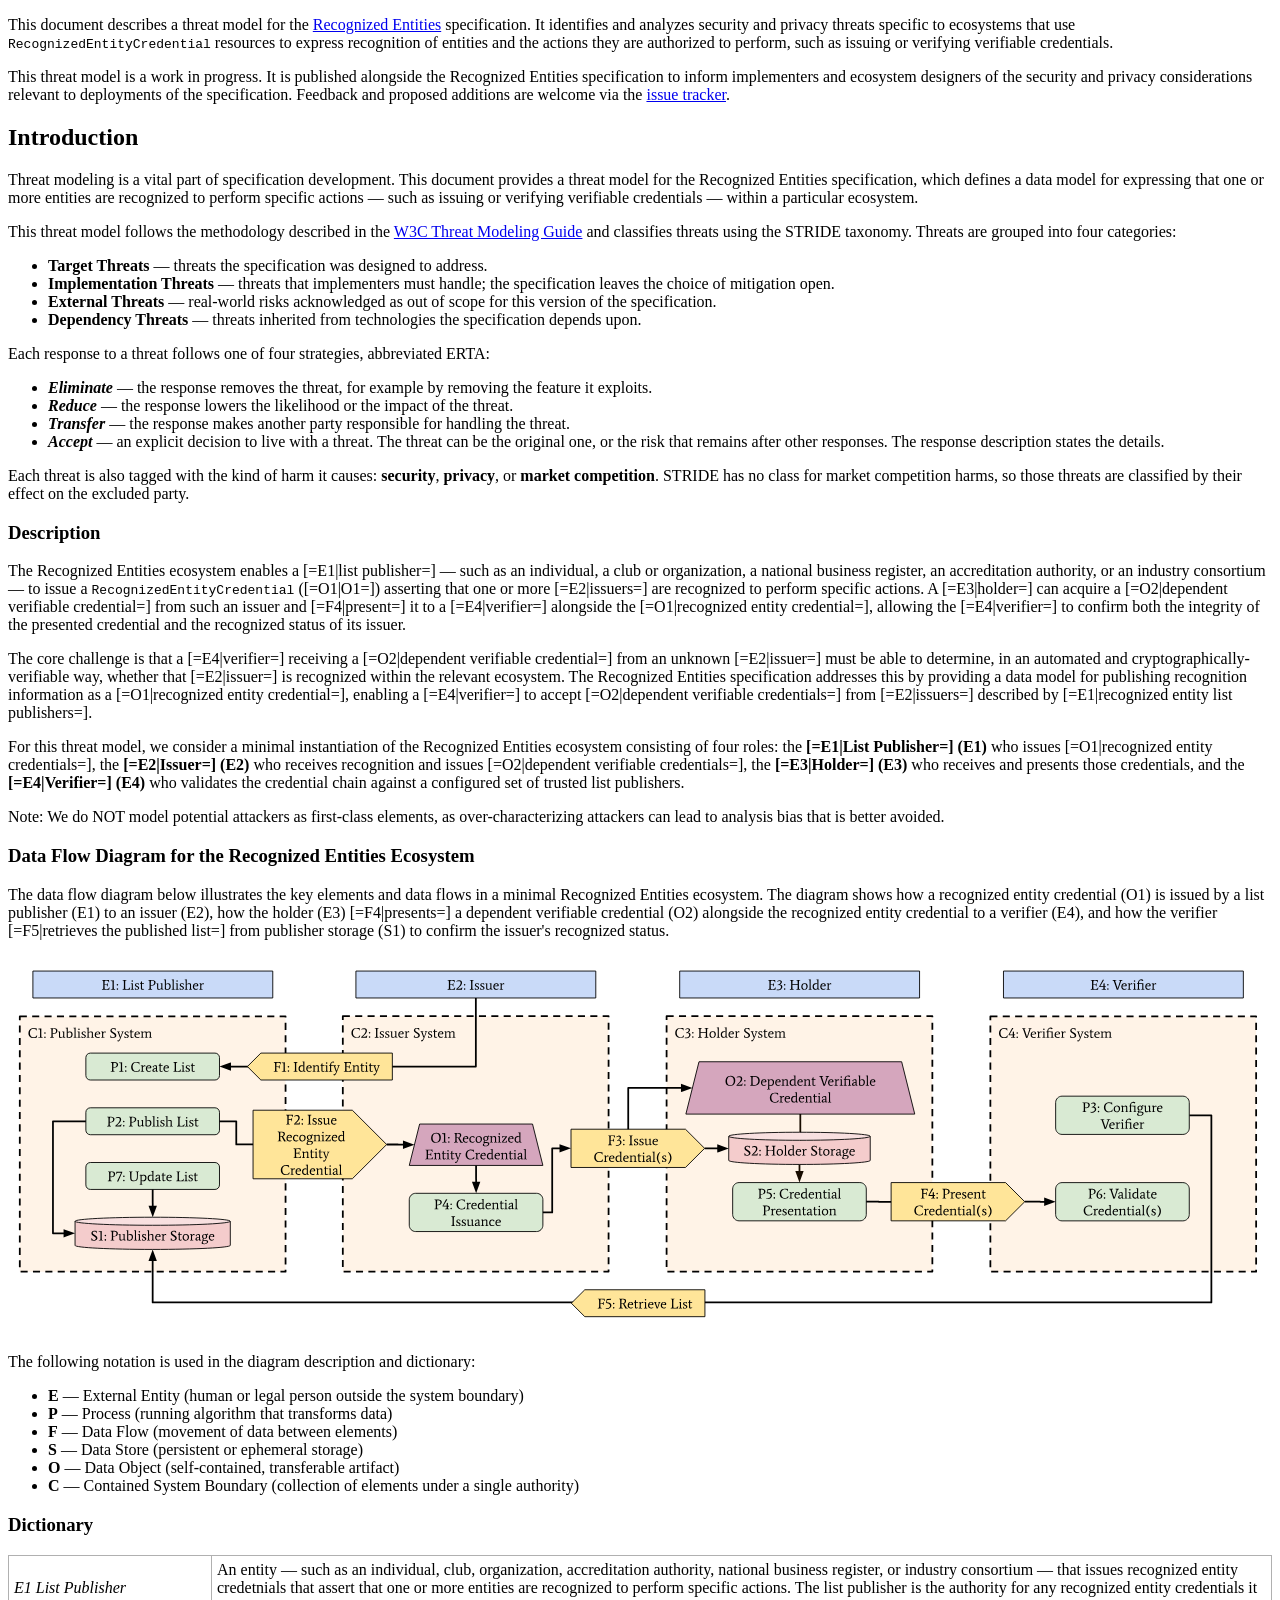
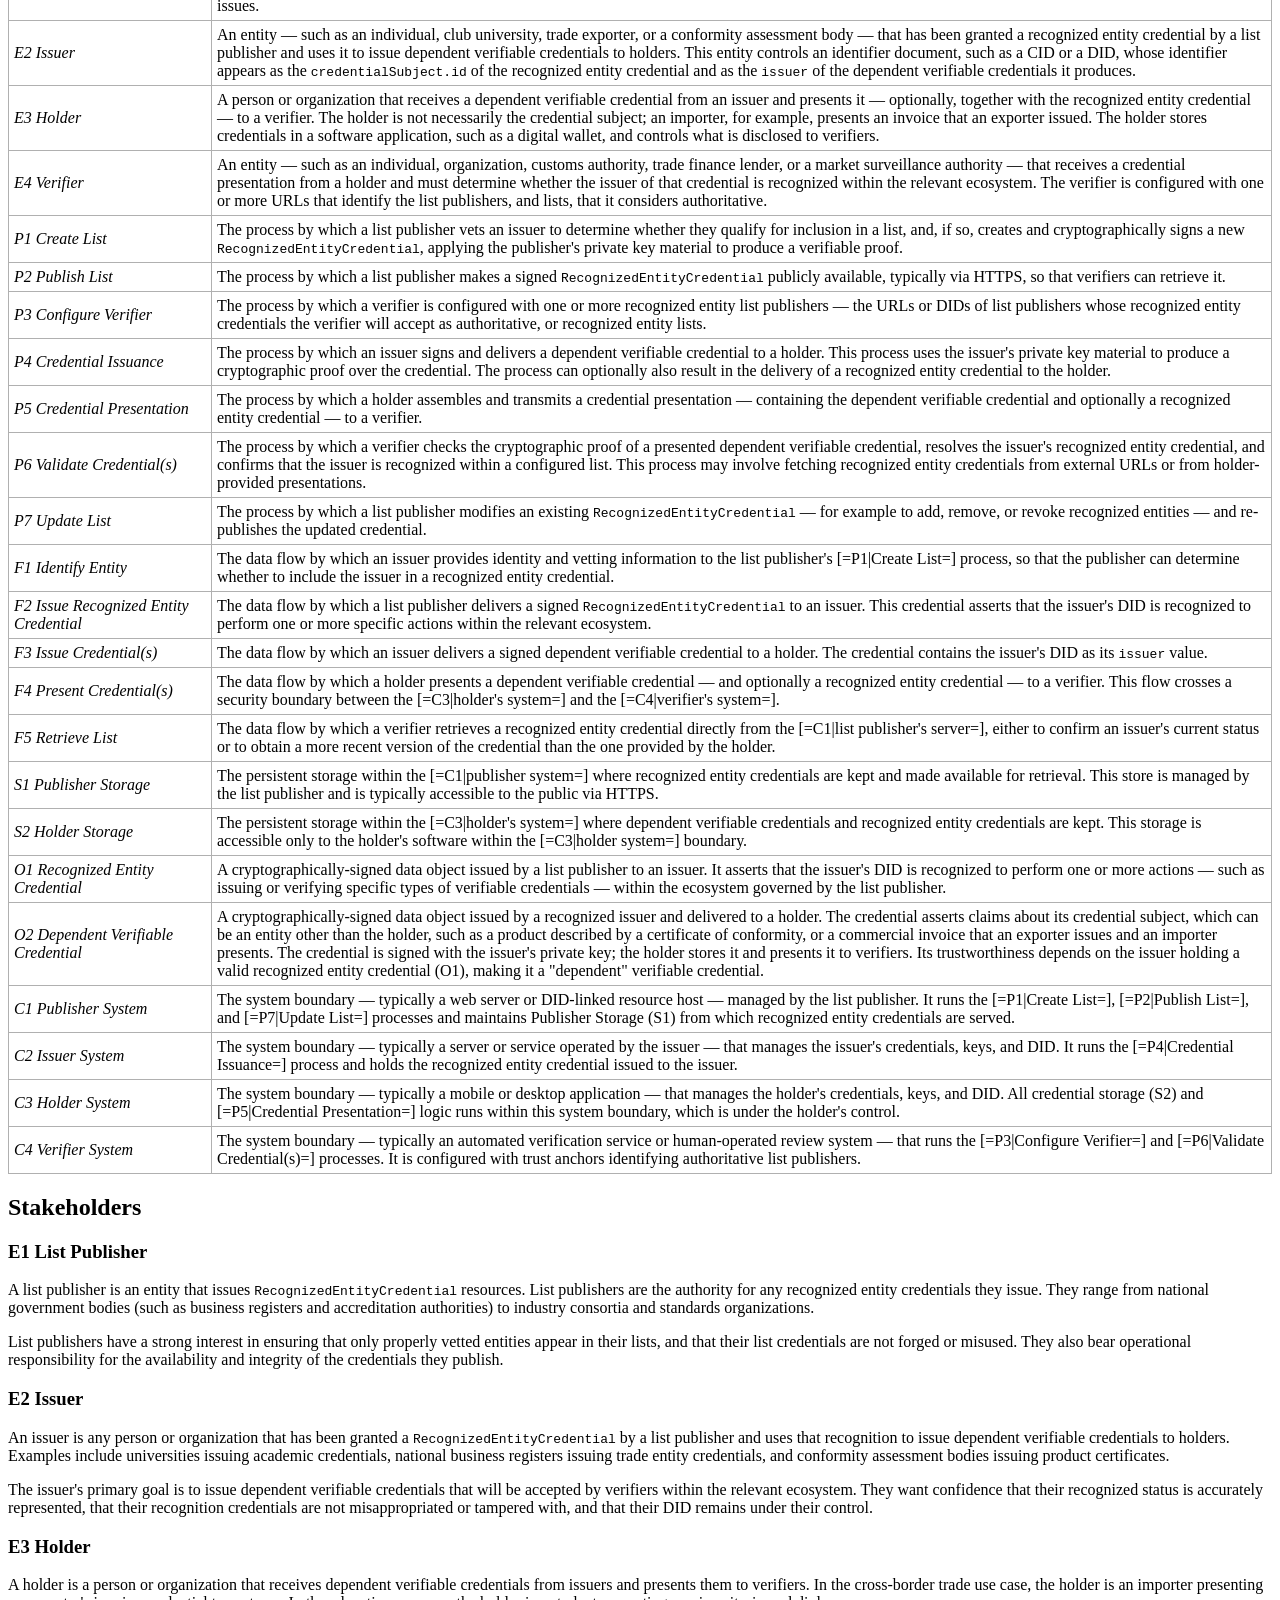
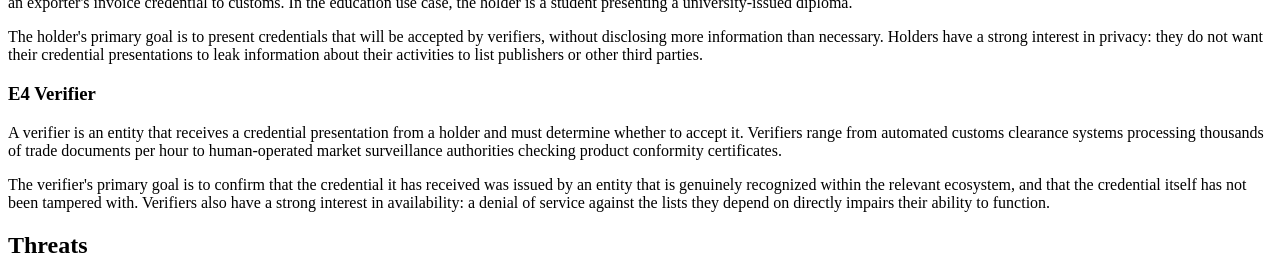
==== threat-model/index.html @ 5101d201 "Let Accept cover residual threats." ====
<!doctype html>
<html lang="en">

<head>
  <meta charset="utf-8">
  <title>Recognized Entities Threat Model v1.0</title>
  <script src="https://www.w3.org/Tools/respec/respec-w3c"
    class="remove"></script>
  <script src="threats/js-yaml.min.js" class="remove"></script>
  <script src="threats/threat-model.js" class="remove"></script>

  <script class='remove'>
    // See https://github.com/w3c/respec/wiki/ for how to configure ReSpec
    var respecConfig = {
      shortName: "vc-recognized-entities-threat-model-1.0",
      specStatus: "DNOTE",
      group: "vc",
      edDraftURI: "https://w3c.github.io/vc-recognized-entities/threat-model/",
      github: {
        repoURL: "https://github.com/w3c/vc-recognized-entities/",
        branch: "main"
      },
      editors: [{
        name: "Manu Sporny",
        company: "Digital Bazaar",
        w3cid: 41758
      }],
      noRecTrack: "true",
      maxTocLevel: 4,
      threatModelOutline: "threats/outline.yaml",
      preProcess: [window.ThreatModel.render],
      xref: ["INFRA", "VC-DATA-MODEL", "VC-RECOGNIZED-ENTITIES"]
    };
  </script>
  <link rel="stylesheet" href="threats/threat-model.css" />
</head>

<body>
  <section id="abstract">
    <p>
This document describes a threat model for the
<a href="https://w3c.github.io/vc-recognized-entities/">Recognized
Entities</a> specification. It identifies and analyzes security and
privacy threats specific to ecosystems that use
<code>RecognizedEntityCredential</code> resources to express recognition of
entities and the actions they are authorized to perform, such as issuing or
verifying verifiable credentials.
    </p>
  </section>
  <section id="sotd">
    <p>
This threat model is a work in progress. It is published alongside the
Recognized Entities specification to inform implementers and ecosystem
designers of the security and privacy considerations relevant to deployments
of the specification. Feedback and proposed additions are welcome via the
<a href="https://github.com/w3c/vc-recognized-entities/issues">issue
tracker</a>.
    </p>
  </section>
  <section id="Introduction">
    <h2>Introduction</h2>
    <p>
Threat modeling is a vital part of specification development. This
document provides a threat model for the Recognized Entities specification,
which defines a data model for expressing that one or more entities are
recognized to perform specific actions — such as issuing or verifying verifiable
credentials — within a particular ecosystem.
    </p>
    <p>
This threat model follows the methodology described in the
<a href="https://www.w3.org/TR/threat-modeling-guide/">W3C Threat
Modeling Guide</a> and classifies threats using the STRIDE taxonomy.
Threats are grouped into four categories:
    </p>
    <ul>
      <li>
<strong>Target Threats</strong> — threats the specification was designed
to address.
      </li>
      <li>
<strong>Implementation Threats</strong> — threats that implementers must
handle; the specification leaves the choice of mitigation open.
      </li>
      <li>
<strong>External Threats</strong> — real-world risks acknowledged as out
of scope for this version of the specification.
      </li>
      <li>
<strong>Dependency Threats</strong> — threats inherited from technologies
the specification depends upon.
      </li>
    </ul>
    <p>
Each response to a threat follows one of four strategies, abbreviated ERTA:
    </p>
    <ul>
      <li>
<strong><dfn class="lint-ignore">Eliminate</dfn></strong> — the response
removes the threat, for example by removing the feature it exploits.
      </li>
      <li>
<strong><dfn>Reduce</dfn></strong> — the response lowers the likelihood or
the impact of the threat.
      </li>
      <li>
<strong><dfn class="lint-ignore">Transfer</dfn></strong> — the response
makes another party responsible for handling the threat.
      </li>
      <li>
<strong><dfn>Accept</dfn></strong> — an explicit decision to live with a
threat. The threat can be the original one, or the risk that remains after
other responses. The response description states the details.
      </li>
    </ul>
    <p>
Each threat is also tagged with the kind of harm it causes:
<strong>security</strong>, <strong>privacy</strong>, or <strong>market
competition</strong>. STRIDE has no class for market competition harms, so
those threats are classified by their effect on the excluded party.
    </p>

    <section id="threat-model-description">
      <h3>Description</h3>
      <p>
The Recognized Entities ecosystem enables a [=E1|list publisher=] — such as an
individual, a club or organization, a national business register, an
accreditation authority, or an industry consortium — to issue a
<code>RecognizedEntityCredential</code> ([=O1|O1=]) asserting that one or more
[=E2|issuers=] are recognized to perform specific actions. A [=E3|holder=] can
acquire a [=O2|dependent verifiable credential=] from such an issuer and
[=F4|present=] it to a [=E4|verifier=] alongside the
[=O1|recognized entity credential=], allowing the [=E4|verifier=] to confirm
both the integrity of the presented credential and the recognized status of its
issuer.
      </p>
      <p>
The core challenge is that a [=E4|verifier=] receiving a
[=O2|dependent verifiable credential=] from an unknown [=E2|issuer=] must be
able to determine, in an automated and cryptographically-verifiable way, whether
that [=E2|issuer=] is recognized within the relevant ecosystem. The Recognized
Entities specification addresses this by providing a data model for publishing
recognition information as a [=O1|recognized entity credential=], enabling a
[=E4|verifier=] to accept [=O2|dependent verifiable credentials=] from
[=E2|issuers=] described by [=E1|recognized entity list publishers=].
      </p>
      <p>
For this threat model, we consider a minimal instantiation of the Recognized
Entities ecosystem consisting of four roles: the <strong>[=E1|List Publisher=]
(E1)</strong> who issues [=O1|recognized entity credentials=], the
<strong>[=E2|Issuer=] (E2)</strong> who receives recognition and issues
[=O2|dependent verifiable credentials=], the <strong>[=E3|Holder=]
(E3)</strong> who receives and presents those credentials, and the
<strong>[=E4|Verifier=] (E4)</strong> who validates the credential chain against
a configured set of trusted list publishers.
      </p>
      <p class="note" role="note">
<span class="marker">Note:</span> We do NOT model potential attackers as
first-class elements, as over-characterizing attackers can lead to analysis
bias that is better avoided.
      </p>
    </section>

    <section id="threat-model-data-flow-diagram">
      <h3>Data Flow Diagram for the Recognized Entities Ecosystem</h3>
      <p>
The data flow diagram below illustrates the key elements and data flows in
a minimal Recognized Entities ecosystem. The diagram shows how a recognized
entity credential (O1) is issued by a list publisher (E1) to an issuer (E2),
how the holder (E3) [=F4|presents=] a dependent verifiable credential (O2)
alongside the recognized entity credential to a verifier (E4), and how the
verifier [=F5|retrieves the published list=] from publisher storage (S1) to
confirm the issuer's recognized status.
      </p>

      <img src="diagrams/dfd.svg"
        alt="Data flow diagram showing four external entities, each above a
dashed system boundary: the List Publisher (E1) above the Publisher System
(C1), the Issuer (E2) above the Issuer System (C2), the Holder (E3) above the
Holder System (C3), and the Verifier (E4) above the Verifier System (C4). The
Publisher System contains the Create List (P1), Publish List (P2), and Update
List (P7) processes and Publisher Storage (S1), with P2 and P7 both writing to
S1. The Issuer System contains the Recognized Entity Credential (O1) data
object and the Credential Issuance (P4) process. The Holder System contains
the Dependent Verifiable Credential (O2) data object, Holder Storage (S2), and
the Credential Presentation (P5) process. The Verifier System contains the
Configure Verifier (P3) and Validate Credential(s) (P6) processes. The Issuer
identifies itself to the Publisher System via flow F1 into Create List; the
Publisher System issues a recognized entity credential to the Issuer System
via flow F2, producing O1, which feeds Credential Issuance; the Issuer System
issues credentials via flow F3, producing the Dependent Verifiable Credential
and placing it in Holder Storage; the Holder System presents credentials via
flow F4 from Credential Presentation to Validate Credential(s); and the
Verifier System retrieves the published list from Publisher Storage via flow
F5, which runs back along the bottom of the diagram from C4 to S1.">

      <p>
The following notation is used in the diagram description and dictionary:
      </p>
      <ul>
        <li>
<strong>E</strong> — External Entity (human or legal person outside the
system boundary)
        </li>
        <li>
<strong>P</strong> — Process (running algorithm that transforms data)
        </li>
        <li>
<strong>F</strong> — Data Flow (movement of data between elements)
        </li>
        <li>
<strong>S</strong> — Data Store (persistent or ephemeral storage)
        </li>
        <li>
<strong>O</strong> — Data Object (self-contained, transferable artifact)
        </li>
        <li>
<strong>C</strong> — Contained System Boundary (collection of elements under a
single authority)
        </li>
      </ul>
    </section>

    <section id="threat-model-architecture-dictionary">
      <h3>Dictionary</h3>

      <table class="dictionary">
        <tbody>
          <tr>
            <td class="left">
              <dfn data-lt="E1|List Publisher">E1 List Publisher</dfn>
            </td>
            <td>
An entity — such as an individual, club, organization, accreditation authority,
national business register, or industry consortium — that issues recognized
entity credetnials that assert that one or more entities are recognized to
perform specific actions. The list publisher is the authority for any recognized
entity credentials it issues.
            </td>
          </tr>
          <tr>
            <td class="left">
              <dfn data-lt="E2|Issuer">E2 Issuer</dfn>
            </td>
            <td>
An entity — such as an individual, club university, trade exporter, or a
conformity assessment body — that has been granted a recognized entity
credential by a list publisher and uses it to issue dependent verifiable
credentials to holders. This entity controls an identifier document, such as a
CID or a DID, whose identifier appears as the <code>credentialSubject.id</code>
of the recognized entity credential and as the <code>issuer</code> of the
dependent verifiable credentials it produces.
            </td>
          </tr>
          <tr>
            <td class="left">
              <dfn data-lt="E3|Holder">E3 Holder</dfn>
            </td>
            <td>
A person or organization that receives a dependent verifiable credential from an
issuer and presents it — optionally, together with the recognized entity
credential — to a verifier. The holder is not necessarily the credential
subject; an importer, for example, presents an invoice that an exporter issued.
The holder stores credentials in a software application, such as a digital
wallet, and controls what is disclosed to verifiers.
            </td>
          </tr>
          <tr>
            <td class="left">
              <dfn data-lt="E4|Verifier">E4 Verifier</dfn>
            </td>
            <td>
An entity — such as an individual, organization, customs authority, trade
finance lender, or a market surveillance authority — that receives a credential
presentation from a holder and must determine whether the issuer of that
credential is recognized within the relevant ecosystem. The verifier is
configured with one or more URLs that identify the list publishers, and lists,
that it considers authoritative.
            </td>
          </tr>
          <tr>
            <td class="left">
              <dfn data-lt="P1|Create List">P1 Create List</dfn>
            </td>
            <td>
The process by which a list publisher vets an issuer to determine whether
they qualify for inclusion in a list, and, if so, creates and
cryptographically signs a new <code>RecognizedEntityCredential</code>,
applying the publisher's private key material to produce a verifiable proof.
            </td>
          </tr>
          <tr>
            <td class="left">
              <dfn data-lt="P2|Publish List">P2 Publish List</dfn>
            </td>
            <td>
The process by which a list publisher makes a signed
<code>RecognizedEntityCredential</code> publicly available, typically
via HTTPS, so that verifiers can retrieve it.
            </td>
          </tr>
          <tr>
            <td class="left">
              <dfn data-lt="P3|Configure Verifier">P3 Configure Verifier</dfn>
            </td>
            <td>
The process by which a verifier is configured with one or more recognized entity
list publishers — the URLs or DIDs of list publishers whose recognized entity
credentials the verifier will accept as authoritative, or recognized entity
lists.
            </td>
          </tr>
          <tr>
            <td class="left">
              <dfn data-lt="P4|Credential Issuance">P4 Credential Issuance</dfn>
            </td>
            <td>
The process by which an issuer signs and delivers a dependent
verifiable credential to a holder. This process uses the issuer's private
key material to produce a cryptographic proof over the credential. The process
can optionally also result in the delivery of a recognized entity credential
to the holder.
            </td>
          </tr>
          <tr>
            <td class="left">
              <dfn data-lt="P5|Credential Presentation">
P5 Credential Presentation</dfn>
            </td>
            <td>
The process by which a holder assembles and transmits a
credential presentation — containing the dependent verifiable credential
and optionally a recognized entity credential — to a verifier.
            </td>
          </tr>
          <tr>
            <td class="left">
              <dfn data-lt="P6|Validate Credentials">
P6 Validate Credential(s)</dfn>
            </td>
            <td>
The process by which a verifier checks the cryptographic proof
of a presented dependent verifiable credential, resolves the issuer's
recognized entity credential, and confirms that the issuer is recognized
within a configured list. This process may involve fetching recognized
entity credentials from external URLs or from holder-provided presentations.
            </td>
          </tr>
          <tr>
            <td class="left">
              <dfn data-lt="P7|Update List">P7 Update List</dfn>
            </td>
            <td>
The process by which a list publisher modifies an existing
<code>RecognizedEntityCredential</code> — for example to add, remove, or
revoke recognized entities — and re-publishes the updated credential.
            </td>
          </tr>
          <tr>
            <td class="left">
              <dfn class="lint-ignore"
                data-lt="F1|Identify Entity">F1 Identify Entity</dfn>
            </td>
            <td>
The data flow by which an issuer provides identity and vetting information
to the list publisher's [=P1|Create List=] process, so that the publisher
can determine whether to include the issuer in a recognized entity
credential.
            </td>
          </tr>
          <tr>
            <td class="left">
              <dfn data-lt="F2|Issue Recognized Entity Credential">
F2 Issue Recognized Entity Credential</dfn>
            </td>
            <td>
The data flow by which a list publisher delivers a signed
<code>RecognizedEntityCredential</code> to an issuer. This credential
asserts that the issuer's DID is recognized to perform one or more
specific actions within the relevant ecosystem.
            </td>
          </tr>
          <tr>
            <td class="left">
              <dfn class="lint-ignore"
                data-lt="F3|Issue Credentials">
F3 Issue Credential(s)</dfn>
            </td>
            <td>
The data flow by which an issuer delivers a signed dependent verifiable
credential to a holder. The credential contains the issuer's DID as its
<code>issuer</code> value.
            </td>
          </tr>
          <tr>
            <td class="left">
              <dfn data-lt="F4|Present Credentials">
F4 Present Credential(s)</dfn>
            </td>
            <td>
The data flow by which a holder presents a dependent verifiable credential
— and optionally a recognized entity credential — to a verifier. This
flow crosses a security boundary between the [=C3|holder's system=] and the
[=C4|verifier's system=].
            </td>
          </tr>
          <tr>
            <td class="left">
              <dfn data-lt="F5|Retrieve List">F5 Retrieve List</dfn>
            </td>
            <td>
The data flow by which a verifier retrieves a recognized entity credential
directly from the [=C1|list publisher's server=], either to confirm an
issuer's current status or to obtain a more recent version of the
credential than the one provided by the holder.
            </td>
          </tr>
          <tr>
            <td class="left">
              <dfn data-lt="S1|Publisher Storage">S1 Publisher Storage</dfn>
            </td>
            <td>
The persistent storage within the [=C1|publisher system=] where recognized
entity credentials are kept and made available for retrieval. This store is
managed by the list publisher and is typically accessible to the public
via HTTPS.
            </td>
          </tr>
          <tr>
            <td class="left">
              <dfn class="lint-ignore"
                data-lt="S2|Holder Storage">S2 Holder Storage</dfn>
            </td>
            <td>
The persistent storage within the [=C3|holder's system=] where dependent
verifiable credentials and recognized entity credentials are kept. This
storage is accessible only to the holder's software within the
[=C3|holder system=] boundary.
            </td>
          </tr>
          <tr>
            <td class="left">
              <dfn data-lt="O1|Recognized Entity Credential">
O1 Recognized Entity Credential</dfn>
            </td>
            <td>
A cryptographically-signed data object issued by a list publisher to an
issuer. It asserts that the issuer's DID is recognized to perform one or
more actions — such as issuing or verifying specific types of verifiable
credentials — within the ecosystem governed by the list publisher.
            </td>
          </tr>
          <tr>
            <td class="left">
              <dfn data-lt="O2|Dependent Verifiable Credential">
O2 Dependent Verifiable Credential</dfn>
            </td>
            <td>
A cryptographically-signed data object issued by a recognized issuer and
delivered to a holder. The credential asserts claims about its credential
subject, which can be an entity other than the holder, such as a product
described by a certificate of conformity, or a commercial invoice that an
exporter issues and an importer presents. The credential is signed with the
issuer's private key; the holder stores it and presents it to verifiers. Its
trustworthiness depends on the issuer holding a valid recognized entity
credential (O1), making it a "dependent" verifiable credential.
            </td>
          </tr>
          <tr>
            <td class="left">
              <dfn data-lt="C1|Publisher System">C1 Publisher System</dfn>
            </td>
            <td>
The system boundary — typically a web server or DID-linked resource host —
managed by the list publisher. It runs the [=P1|Create List=],
[=P2|Publish List=], and [=P7|Update List=] processes and maintains
Publisher Storage (S1) from which recognized entity credentials are served.
            </td>
          </tr>
          <tr>
            <td class="left">
              <dfn class="lint-ignore"
                data-lt="C2|Issuer System">C2 Issuer System</dfn>
            </td>
            <td>
The system boundary — typically a server or service operated by the issuer —
that manages the issuer's credentials, keys, and DID. It runs the
[=P4|Credential Issuance=] process and holds the recognized entity
credential issued to the issuer.
            </td>
          </tr>
          <tr>
            <td class="left">
              <dfn data-lt="C3|Holder System">C3 Holder System</dfn>
            </td>
            <td>
The system boundary — typically a mobile or desktop application — that manages
the holder's credentials, keys, and DID. All credential storage (S2) and
[=P5|Credential Presentation=] logic runs within this system boundary, which is
under the holder's control.
            </td>
          </tr>
          <tr>
            <td class="left">
              <dfn data-lt="C4|Verifier System">C4 Verifier System</dfn>
            </td>
            <td>
The system boundary — typically an automated verification service or
human-operated review system — that runs the [=P3|Configure Verifier=] and
[=P6|Validate Credential(s)=] processes. It is configured with trust
anchors identifying authoritative list publishers.
            </td>
          </tr>
        </tbody>
      </table>
    </section>
  </section>

  <section id="threat-model-stakeholders">
    <h2>Stakeholders</h2>

    <h3>E1 List Publisher</h3>
    <p>
A list publisher is an entity that issues
<code>RecognizedEntityCredential</code> resources. List publishers are
the authority for any recognized entity credentials they issue. They
range from national government bodies (such as business registers and
accreditation authorities) to industry consortia and standards organizations.
    </p>
    <p>
List publishers have a strong interest in ensuring that only properly
vetted entities appear in their lists, and that their list
credentials are not forged or misused. They also bear operational
responsibility for the availability and integrity of the credentials they
publish.
    </p>

    <h3>E2 Issuer</h3>
    <p>
An issuer is any person or organization that has been granted a
<code>RecognizedEntityCredential</code> by a list publisher and uses
that recognition to issue dependent verifiable credentials to holders.
Examples include universities issuing academic credentials, national
business registers issuing trade entity credentials, and conformity
assessment bodies issuing product certificates.
    </p>
    <p>
The issuer's primary goal is to issue dependent verifiable credentials
that will be accepted by verifiers within the relevant ecosystem. They
want confidence that their recognized status is accurately represented,
that their recognition credentials are not misappropriated or tampered
with, and that their DID remains under their control.
    </p>

    <h3>E3 Holder</h3>
    <p>
A holder is a person or organization that receives dependent verifiable
credentials from issuers and presents them to verifiers. In the
cross-border trade use case, the holder is an importer presenting an
exporter's invoice credential to customs. In the education use case,
the holder is a student presenting a university-issued diploma.
    </p>
    <p>
The holder's primary goal is to present credentials that will be accepted
by verifiers, without disclosing more information than necessary. Holders
have a strong interest in privacy: they do not want their credential
presentations to leak information about their activities to list
publishers or other third parties.
    </p>

    <h3>E4 Verifier</h3>
    <p>
A verifier is an entity that receives a credential presentation from a
holder and must determine whether to accept it. Verifiers range from
automated customs clearance systems processing thousands of trade documents
per hour to human-operated market surveillance authorities checking product
conformity certificates.
    </p>
    <p>
The verifier's primary goal is to confirm that the credential it has
received was issued by an entity that is genuinely recognized within the
relevant ecosystem, and that the credential itself has not been tampered
with. Verifiers also have a strong interest in availability: a denial of
service against the lists they depend on directly impairs their
ability to function.
    </p>
  </section>

  <section id="threat-model-threats">
    <h2>Threats</h2>
    <section class="tm-toc">
    </section>
    <section class="tm-details">
    </section>
  </section>

</body>

</html>
---- threat-model/threats/threat-model.css ----
table.visual-terminology,
table.dfd-dictionary  {
  padding: 1em;
  border: 1px solid black;
}

table.visual-terminology th,
table.visual-terminology td,
table.dfd-dictionary th,
table.dfd-dictionary td {
  border-bottom: 1px solid black;
    border-collapse: collapse;
      padding: .5em;
}

table.visual-terminology tr {
  border-collapse: collapse;
}

table.visual-terminology th {
  width:11em;
  font-weight: bold;
}

table.visual-terminology td.term-def {

}


table.visual-terminology td.term-img {
  width: 11em;
}


table.dfd-dictionary {
}


table.dfd-dictionary td.dfd-id {
  width: 3em;
  font-weight: bold;

}
table.dfd-dictionary td.dfd-name {
  width: 10em;
}
table.dfd-dictionary td.dfd-type {
  width: 6em;
}

#threat-toc {
  counter-reset: threat;
}

ol.threat-toc {
  list-style: none;
}

ol.threat-toc li::before {
  content: "T" attr(value) ". ";
  font-weight: bold;
}

ol.threat-toc li.section-title::before {
  font-weight: bold;
  counter-increment: none;
  content: "";
}

ol.threat-toc li.section-title {
  font-weight: bold;
  font-style: italic;
}

table.threat td.threat-name span.index-link {
  position:absolute;
  right: 10px;
  height: 1em;
  font-size: small;
  margin-top: -0.7em;
  top: 50%;
}
ol.threat-toc h5 {
  margin:0;
}

table.threat {
  border: thin solid black;
  border-collapse:collapse;
  margin: 1em 0 1em 0;
  width:100%;
  padding-left:30px;
}
table.threat a.self-link {
  left:-35px !important;
}
table.threat h3,
table.threat h4,
table.threat h5 {
  color:black;
  margin:0 0 0 -5px;
  font-weight: bold;
  font-style:normal;
}
table.threat td {
  padding: 1em;
  position:relative;
  border-bottom: thin solid black;
}

table.threat td.threat-name {
  font-weight:bold;
  background-color: #c9daf7;
}

table.threat td.response-name {
  font-weight:bold;
  background-color: #d9ead4;
}

table.threat td.affected-component {
  background-color: #fff2ce;
}
table.threat span.component-entry {
  font-weight:bold;
}
table.threat td.analysis-taxonomy {
  background-color: #fce5ce;
}

p.threatCategory {
  font-size: larger;
  font-weight: bolder;
  margin:0;
}

/* Each threat's and response's fragment identifier resolves to its heading
   inside the table. Without a scroll margin, following a link into the
   threat model scrolls the title off the top of the viewport. */
table.threat h5 {
  scroll-margin-top: 2em;
}

span.threat-tag {
        border-radius: 8px;
        padding: 2px 5px;
        color: white;
        margin: 0px 2px;
        font-weight: normal;
        color: black;
        background-color: #a9c9e8;
}

span.threat-tag.threat-tag-security {
        background-color: #f4a7a3;
}

span.threat-tag.threat-tag-privacy {
        background-color: #f8c49a;
}

span.threat-tag.threat-tag-market-competition {
        background-color: #cfe2b4;
}

table.dictionary,
table.dictionary th,
table.dictionary td {
  border: thin solid rgb(176, 176, 176);
  border-collapse: collapse;
  padding: 5px;
}

table.dictionary td.left {
  width: 12em;
}
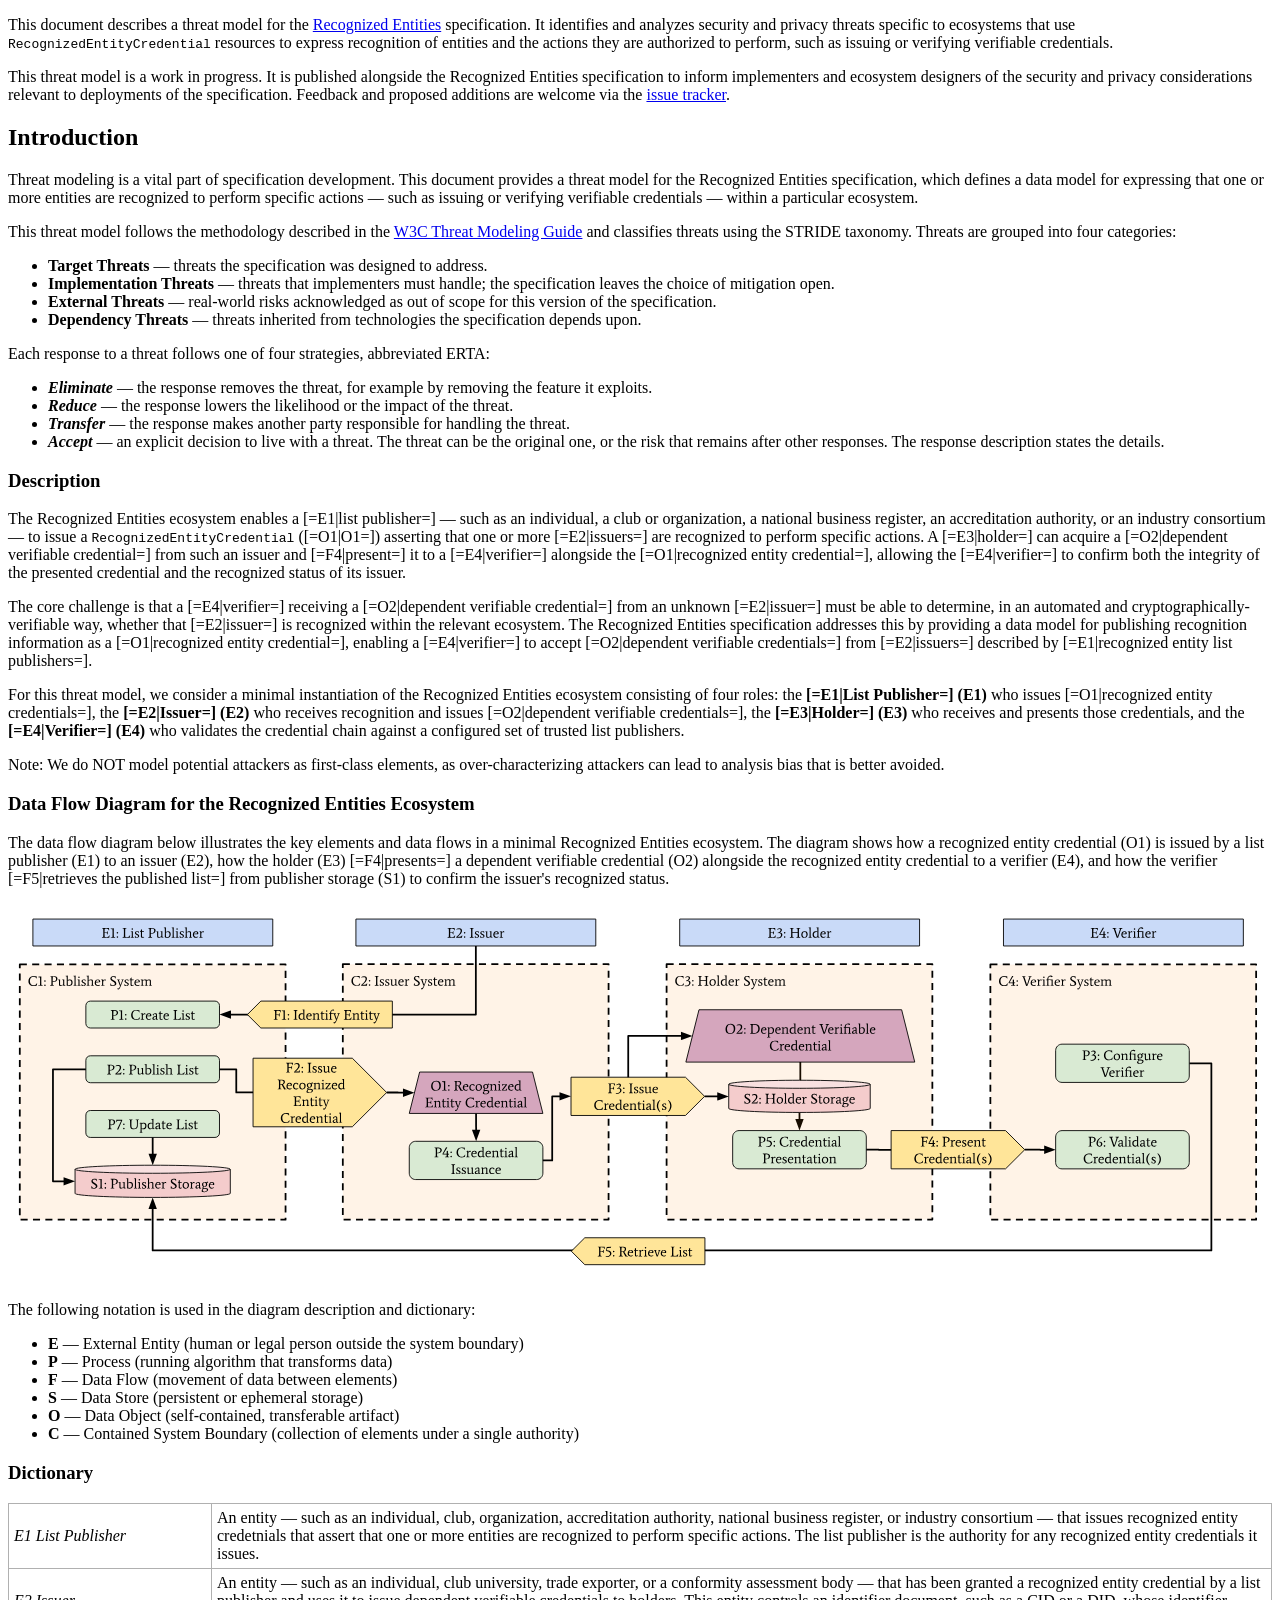
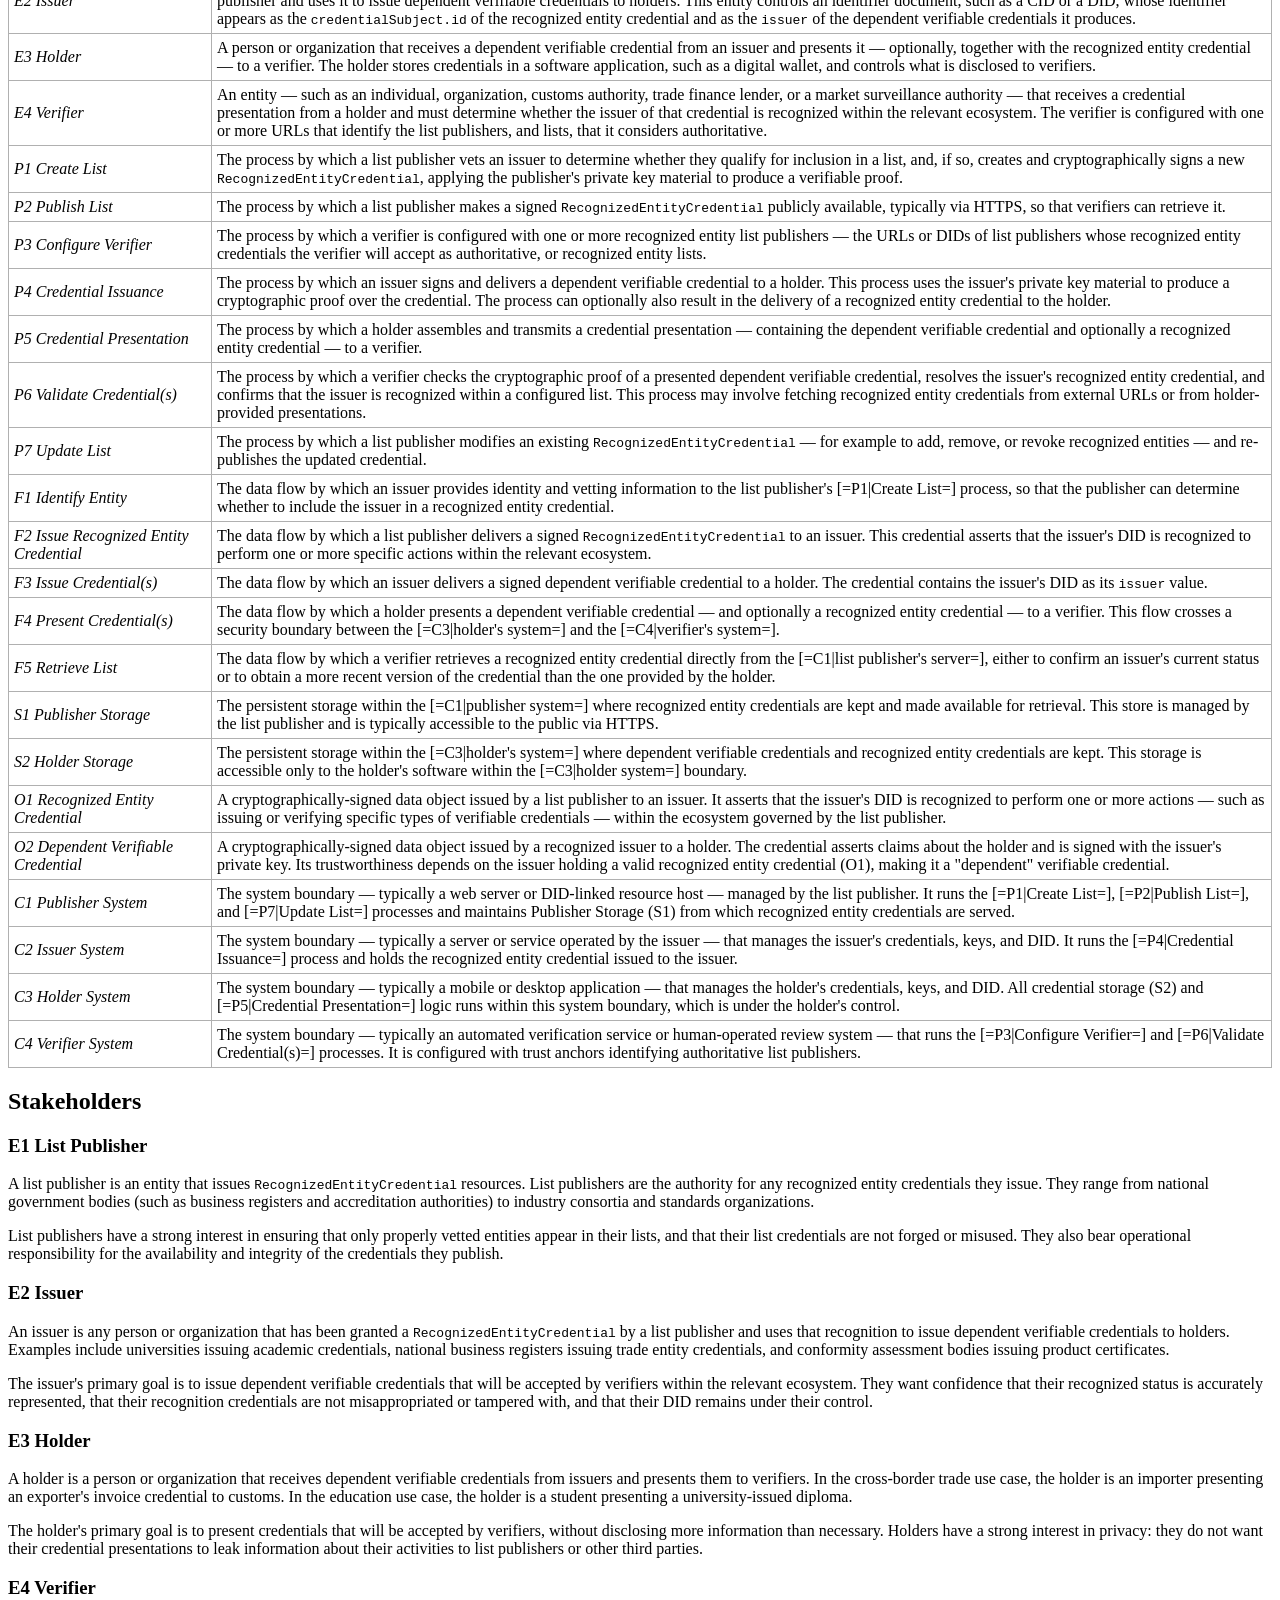
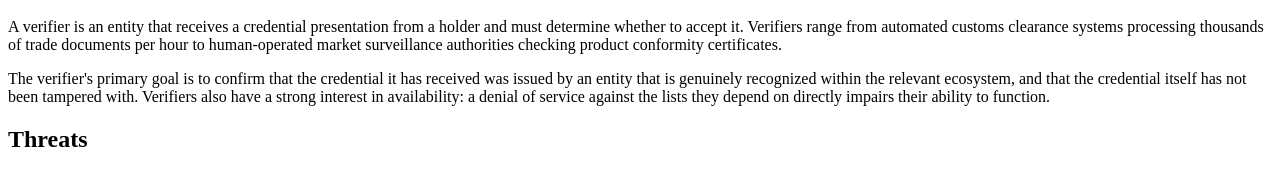
==== commit 9b3fcd3d: "Let Accept cover residual threats." ====
--- a/threat-model/index.html
+++ b/threat-model/index.html
@@ -112,12 +112,6 @@
 other responses. The response description states the details.
       </li>
     </ul>
-    <p>
-Each threat is also tagged with the kind of harm it causes:
-<strong>security</strong>, <strong>privacy</strong>, or <strong>market
-competition</strong>. STRIDE has no class for market competition harms, so
-those threats are classified by their effect on the excluded party.
-    </p>
 
     <section id="threat-model-description">
       <h3>Description</h3>
@@ -258,10 +252,9 @@
             <td>
 A person or organization that receives a dependent verifiable credential from an
 issuer and presents it — optionally, together with the recognized entity
-credential — to a verifier. The holder is not necessarily the credential
-subject; an importer, for example, presents an invoice that an exporter issued.
-The holder stores credentials in a software application, such as a digital
-wallet, and controls what is disclosed to verifiers.
+credential — to a verifier. The holder stores credentials in a software
+application, such as a digital wallet, and controls what is disclosed to
+verifiers.
             </td>
           </tr>
           <tr>
@@ -455,14 +448,11 @@
 O2 Dependent Verifiable Credential</dfn>
             </td>
             <td>
-A cryptographically-signed data object issued by a recognized issuer and
-delivered to a holder. The credential asserts claims about its credential
-subject, which can be an entity other than the holder, such as a product
-described by a certificate of conformity, or a commercial invoice that an
-exporter issues and an importer presents. The credential is signed with the
-issuer's private key; the holder stores it and presents it to verifiers. Its
-trustworthiness depends on the issuer holding a valid recognized entity
-credential (O1), making it a "dependent" verifiable credential.
+A cryptographically-signed data object issued by a recognized issuer to a
+holder. The credential asserts claims about the holder and is signed with
+the issuer's private key. Its trustworthiness depends on the issuer
+holding a valid recognized entity credential (O1), making it a
+"dependent" verifiable credential.
             </td>
           </tr>
           <tr>
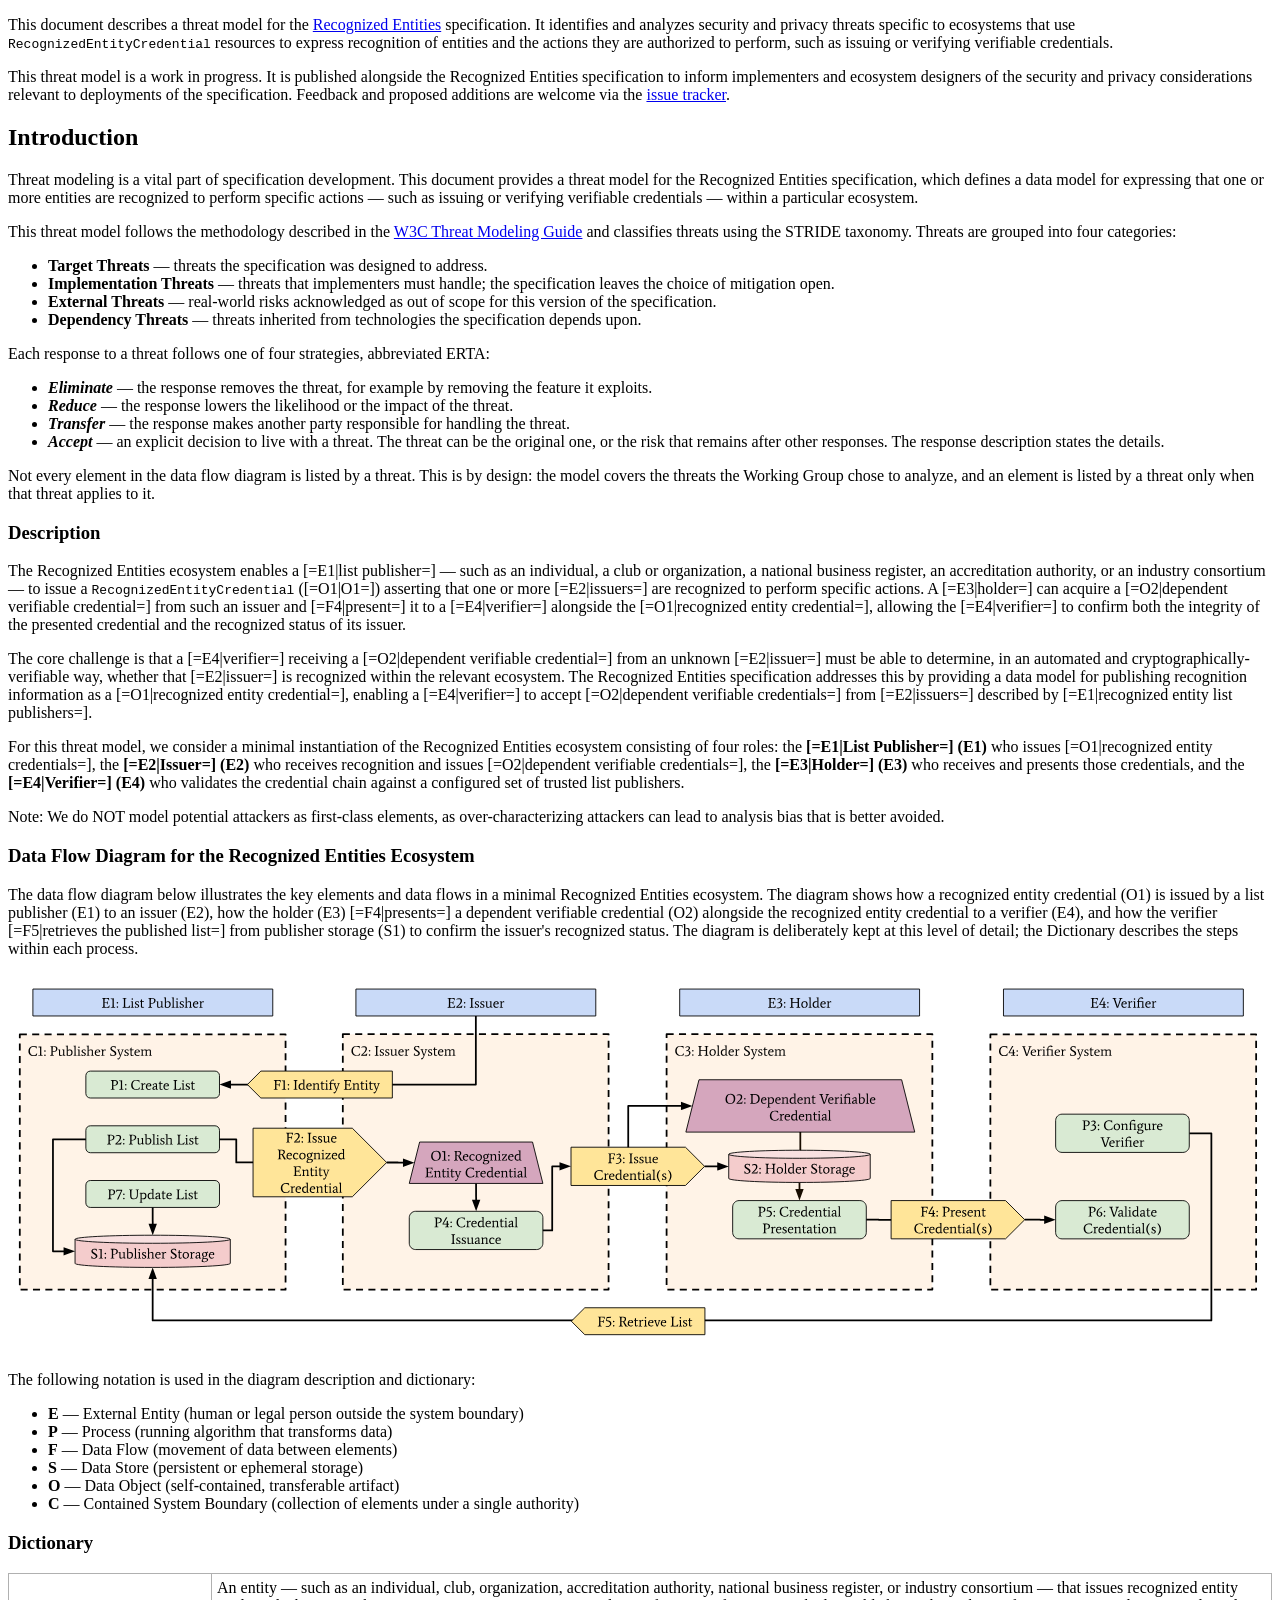
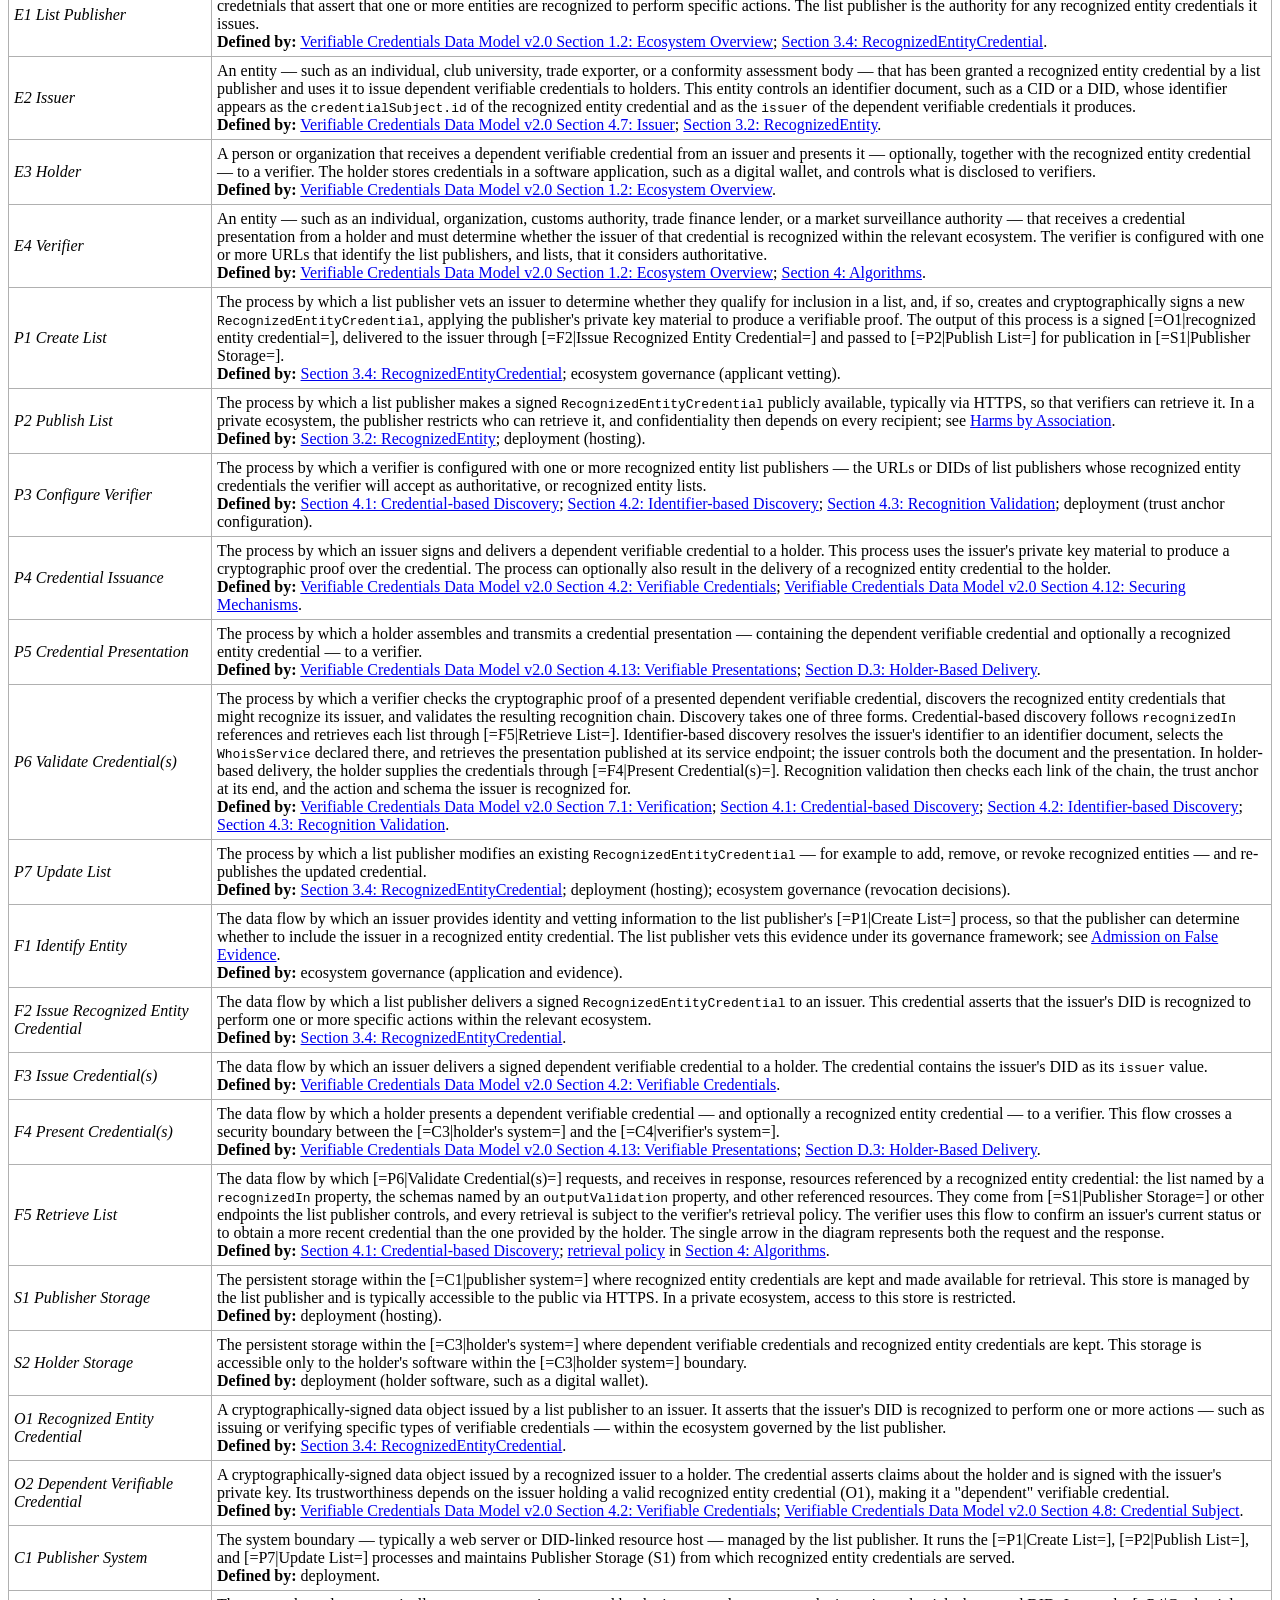
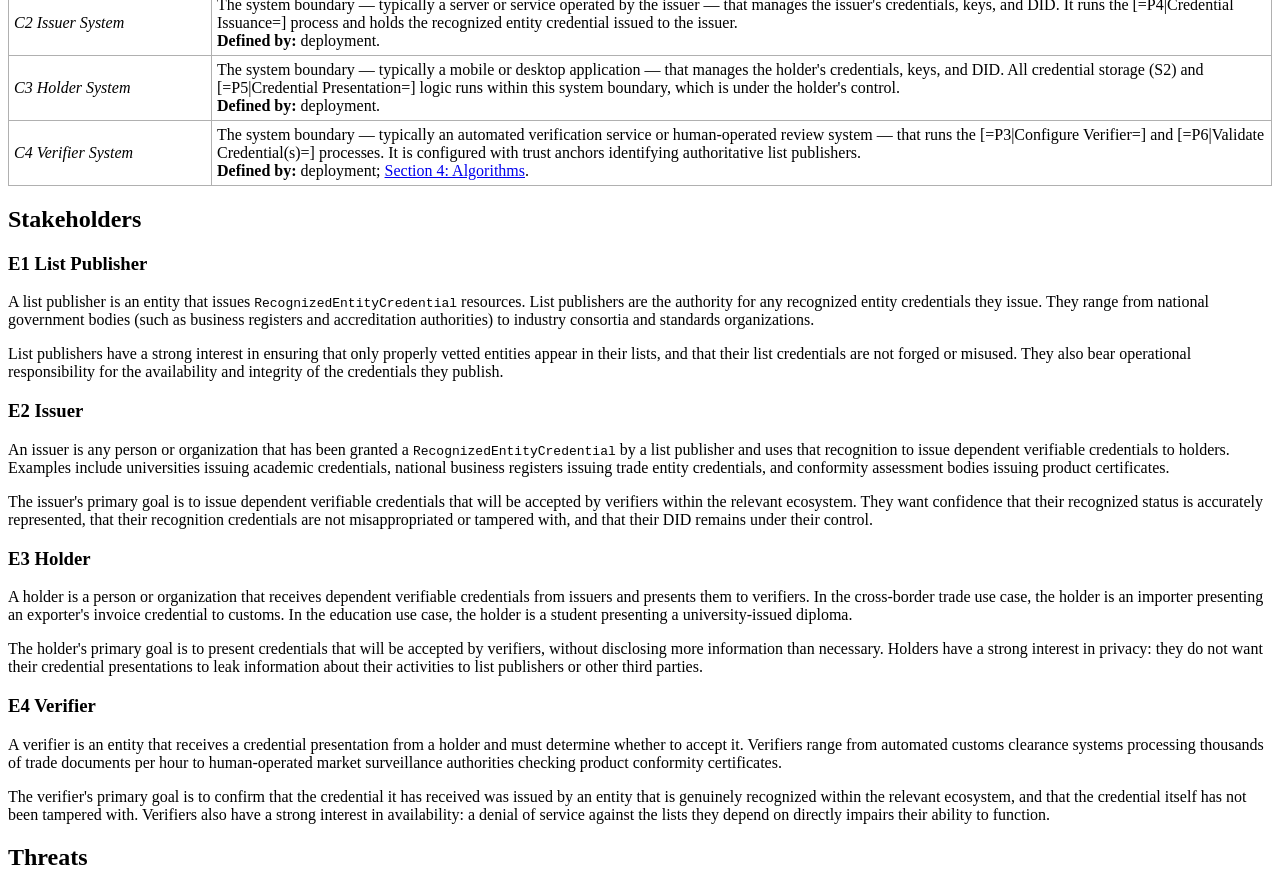
==== commit b0e82bc8: "Merge a3b849752e76803ab64e7312ea46578a1bbd55e2 into 9b3fcd3d993d3e29c6ec46011012f5406fba863d" ====
--- a/threat-model/index.html
+++ b/threat-model/index.html
@@ -103,7 +103,7 @@
 the impact of the threat.
       </li>
       <li>
-<strong><dfn class="lint-ignore">Transfer</dfn></strong> — the response
+<strong><dfn>Transfer</dfn></strong> — the response
 makes another party responsible for handling the threat.
       </li>
       <li>
@@ -112,6 +112,11 @@
 other responses. The response description states the details.
       </li>
     </ul>
+    <p>
+Not every element in the data flow diagram is listed by a threat. This is by
+design: the model covers the threats the Working Group chose to analyze, and an
+element is listed by a threat only when that threat applies to it.
+    </p>
 
     <section id="threat-model-description">
       <h3>Description</h3>
@@ -163,7 +168,8 @@
 how the holder (E3) [=F4|presents=] a dependent verifiable credential (O2)
 alongside the recognized entity credential to a verifier (E4), and how the
 verifier [=F5|retrieves the published list=] from publisher storage (S1) to
-confirm the issuer's recognized status.
+confirm the issuer's recognized status. The diagram is deliberately kept at
+this level of detail; the Dictionary describes the steps within each process.
       </p>
 
       <img src="diagrams/dfd.svg"
@@ -229,6 +235,8 @@
 entity credetnials that assert that one or more entities are recognized to
 perform specific actions. The list publisher is the authority for any recognized
 entity credentials it issues.
+<br>
+<strong>Defined by:</strong> <a href="https://www.w3.org/TR/vc-data-model-2.0/#ecosystem-overview">Verifiable Credentials Data Model v2.0 Section 1.2: Ecosystem Overview</a>; <a href="https://www.w3.org/TR/vc-recognized-entities-1.0/#recognizedentitycredential">Section 3.4: RecognizedEntityCredential</a>.
             </td>
           </tr>
           <tr>
@@ -243,6 +251,8 @@
 CID or a DID, whose identifier appears as the <code>credentialSubject.id</code>
 of the recognized entity credential and as the <code>issuer</code> of the
 dependent verifiable credentials it produces.
+<br>
+<strong>Defined by:</strong> <a href="https://www.w3.org/TR/vc-data-model-2.0/#issuer">Verifiable Credentials Data Model v2.0 Section 4.7: Issuer</a>; <a href="https://www.w3.org/TR/vc-recognized-entities-1.0/#recognizedentity">Section 3.2: RecognizedEntity</a>.
             </td>
           </tr>
           <tr>
@@ -255,6 +265,8 @@
 credential — to a verifier. The holder stores credentials in a software
 application, such as a digital wallet, and controls what is disclosed to
 verifiers.
+<br>
+<strong>Defined by:</strong> <a href="https://www.w3.org/TR/vc-data-model-2.0/#ecosystem-overview">Verifiable Credentials Data Model v2.0 Section 1.2: Ecosystem Overview</a>.
             </td>
           </tr>
           <tr>
@@ -268,6 +280,8 @@
 credential is recognized within the relevant ecosystem. The verifier is
 configured with one or more URLs that identify the list publishers, and lists,
 that it considers authoritative.
+<br>
+<strong>Defined by:</strong> <a href="https://www.w3.org/TR/vc-data-model-2.0/#ecosystem-overview">Verifiable Credentials Data Model v2.0 Section 1.2: Ecosystem Overview</a>; <a href="https://www.w3.org/TR/vc-recognized-entities-1.0/#algorithms">Section 4: Algorithms</a>.
             </td>
           </tr>
           <tr>
@@ -279,6 +293,11 @@
 they qualify for inclusion in a list, and, if so, creates and
 cryptographically signs a new <code>RecognizedEntityCredential</code>,
 applying the publisher's private key material to produce a verifiable proof.
+The output of this process is a signed [=O1|recognized entity credential=],
+delivered to the issuer through [=F2|Issue Recognized Entity Credential=] and
+passed to [=P2|Publish List=] for publication in [=S1|Publisher Storage=].
+<br>
+<strong>Defined by:</strong> <a href="https://www.w3.org/TR/vc-recognized-entities-1.0/#recognizedentitycredential">Section 3.4: RecognizedEntityCredential</a>; ecosystem governance (applicant vetting).
             </td>
           </tr>
           <tr>
@@ -288,7 +307,12 @@
             <td>
 The process by which a list publisher makes a signed
 <code>RecognizedEntityCredential</code> publicly available, typically
-via HTTPS, so that verifiers can retrieve it.
+via HTTPS, so that verifiers can retrieve it. In a private ecosystem, the
+publisher restricts who can retrieve it, and confidentiality then depends on
+every recipient; see <a href="#harms-by-association">Harms by
+Association</a>.
+<br>
+<strong>Defined by:</strong> <a href="https://www.w3.org/TR/vc-recognized-entities-1.0/#recognizedentity">Section 3.2: RecognizedEntity</a>; deployment (hosting).
             </td>
           </tr>
           <tr>
@@ -300,6 +324,8 @@
 list publishers — the URLs or DIDs of list publishers whose recognized entity
 credentials the verifier will accept as authoritative, or recognized entity
 lists.
+<br>
+<strong>Defined by:</strong> <a href="https://www.w3.org/TR/vc-recognized-entities-1.0/#credential-based-discovery">Section 4.1: Credential-based Discovery</a>; <a href="https://www.w3.org/TR/vc-recognized-entities-1.0/#identifier-based-discovery">Section 4.2: Identifier-based Discovery</a>; <a href="https://www.w3.org/TR/vc-recognized-entities-1.0/#recognition-validation">Section 4.3: Recognition Validation</a>; deployment (trust anchor configuration).
             </td>
           </tr>
           <tr>
@@ -312,6 +338,8 @@
 key material to produce a cryptographic proof over the credential. The process
 can optionally also result in the delivery of a recognized entity credential
 to the holder.
+<br>
+<strong>Defined by:</strong> <a href="https://www.w3.org/TR/vc-data-model-2.0/#verifiable-credentials">Verifiable Credentials Data Model v2.0 Section 4.2: Verifiable Credentials</a>; <a href="https://www.w3.org/TR/vc-data-model-2.0/#securing-mechanisms">Verifiable Credentials Data Model v2.0 Section 4.12: Securing Mechanisms</a>.
             </td>
           </tr>
           <tr>
@@ -323,6 +351,8 @@
 The process by which a holder assembles and transmits a
 credential presentation — containing the dependent verifiable credential
 and optionally a recognized entity credential — to a verifier.
+<br>
+<strong>Defined by:</strong> <a href="https://www.w3.org/TR/vc-data-model-2.0/#verifiable-presentations">Verifiable Credentials Data Model v2.0 Section 4.13: Verifiable Presentations</a>; <a href="https://www.w3.org/TR/vc-recognized-entities-1.0/#holder-based-delivery">Section D.3: Holder-Based Delivery</a>.
             </td>
           </tr>
           <tr>
@@ -331,11 +361,21 @@
 P6 Validate Credential(s)</dfn>
             </td>
             <td>
-The process by which a verifier checks the cryptographic proof
-of a presented dependent verifiable credential, resolves the issuer's
-recognized entity credential, and confirms that the issuer is recognized
-within a configured list. This process may involve fetching recognized
-entity credentials from external URLs or from holder-provided presentations.
+The process by which a verifier checks the cryptographic proof of a presented
+dependent verifiable credential, discovers the recognized entity credentials
+that might recognize its issuer, and validates the resulting recognition chain.
+Discovery takes one of three forms. Credential-based discovery follows
+<code>recognizedIn</code> references and retrieves each list through
+[=F5|Retrieve List=]. Identifier-based discovery resolves the issuer's
+identifier to an identifier document, selects the <code>WhoisService</code>
+declared there, and retrieves the presentation published at its service
+endpoint; the issuer controls both the document and the presentation. In
+holder-based delivery, the holder supplies the credentials through
+[=F4|Present Credential(s)=]. Recognition validation then checks each link of
+the chain, the trust anchor at its end, and the action and schema the issuer
+is recognized for.
+<br>
+<strong>Defined by:</strong> <a href="https://www.w3.org/TR/vc-data-model-2.0/#verification">Verifiable Credentials Data Model v2.0 Section 7.1: Verification</a>; <a href="https://www.w3.org/TR/vc-recognized-entities-1.0/#credential-based-discovery">Section 4.1: Credential-based Discovery</a>; <a href="https://www.w3.org/TR/vc-recognized-entities-1.0/#identifier-based-discovery">Section 4.2: Identifier-based Discovery</a>; <a href="https://www.w3.org/TR/vc-recognized-entities-1.0/#recognition-validation">Section 4.3: Recognition Validation</a>.
             </td>
           </tr>
           <tr>
@@ -346,6 +386,8 @@
 The process by which a list publisher modifies an existing
 <code>RecognizedEntityCredential</code> — for example to add, remove, or
 revoke recognized entities — and re-publishes the updated credential.
+<br>
+<strong>Defined by:</strong> <a href="https://www.w3.org/TR/vc-recognized-entities-1.0/#recognizedentitycredential">Section 3.4: RecognizedEntityCredential</a>; deployment (hosting); ecosystem governance (revocation decisions).
             </td>
           </tr>
           <tr>
@@ -357,7 +399,11 @@
 The data flow by which an issuer provides identity and vetting information
 to the list publisher's [=P1|Create List=] process, so that the publisher
 can determine whether to include the issuer in a recognized entity
-credential.
+credential. The list publisher vets this evidence under its governance
+framework; see <a href="#admission-on-false-evidence">Admission on False
+Evidence</a>.
+<br>
+<strong>Defined by:</strong> ecosystem governance (application and evidence).
             </td>
           </tr>
           <tr>
@@ -370,6 +416,8 @@
 <code>RecognizedEntityCredential</code> to an issuer. This credential
 asserts that the issuer's DID is recognized to perform one or more
 specific actions within the relevant ecosystem.
+<br>
+<strong>Defined by:</strong> <a href="https://www.w3.org/TR/vc-recognized-entities-1.0/#recognizedentitycredential">Section 3.4: RecognizedEntityCredential</a>.
             </td>
           </tr>
           <tr>
@@ -382,6 +430,8 @@
 The data flow by which an issuer delivers a signed dependent verifiable
 credential to a holder. The credential contains the issuer's DID as its
 <code>issuer</code> value.
+<br>
+<strong>Defined by:</strong> <a href="https://www.w3.org/TR/vc-data-model-2.0/#verifiable-credentials">Verifiable Credentials Data Model v2.0 Section 4.2: Verifiable Credentials</a>.
             </td>
           </tr>
           <tr>
@@ -394,6 +444,8 @@
 — and optionally a recognized entity credential — to a verifier. This
 flow crosses a security boundary between the [=C3|holder's system=] and the
 [=C4|verifier's system=].
+<br>
+<strong>Defined by:</strong> <a href="https://www.w3.org/TR/vc-data-model-2.0/#verifiable-presentations">Verifiable Credentials Data Model v2.0 Section 4.13: Verifiable Presentations</a>; <a href="https://www.w3.org/TR/vc-recognized-entities-1.0/#holder-based-delivery">Section D.3: Holder-Based Delivery</a>.
             </td>
           </tr>
           <tr>
@@ -401,10 +453,17 @@
               <dfn data-lt="F5|Retrieve List">F5 Retrieve List</dfn>
             </td>
             <td>
-The data flow by which a verifier retrieves a recognized entity credential
-directly from the [=C1|list publisher's server=], either to confirm an
-issuer's current status or to obtain a more recent version of the
-credential than the one provided by the holder.
+The data flow by which [=P6|Validate Credential(s)=] requests, and receives in
+response, resources referenced by a recognized entity credential: the list
+named by a <code>recognizedIn</code> property, the schemas named by an
+<code>outputValidation</code> property, and other referenced resources. They
+come from [=S1|Publisher Storage=] or other endpoints the list publisher
+controls, and every retrieval is subject to the verifier's retrieval policy.
+The verifier uses this flow to confirm an issuer's current status or to obtain
+a more recent credential than the one provided by the holder. The single arrow
+in the diagram represents both the request and the response.
+<br>
+<strong>Defined by:</strong> <a href="https://www.w3.org/TR/vc-recognized-entities-1.0/#credential-based-discovery">Section 4.1: Credential-based Discovery</a>; <a href="https://www.w3.org/TR/vc-recognized-entities-1.0/#dfn-retrieval-policy">retrieval policy</a> in <a href="https://www.w3.org/TR/vc-recognized-entities-1.0/#algorithms">Section 4: Algorithms</a>.
             </td>
           </tr>
           <tr>
@@ -415,7 +474,9 @@
 The persistent storage within the [=C1|publisher system=] where recognized
 entity credentials are kept and made available for retrieval. This store is
 managed by the list publisher and is typically accessible to the public
-via HTTPS.
+via HTTPS. In a private ecosystem, access to this store is restricted.
+<br>
+<strong>Defined by:</strong> deployment (hosting).
             </td>
           </tr>
           <tr>
@@ -428,6 +489,8 @@
 verifiable credentials and recognized entity credentials are kept. This
 storage is accessible only to the holder's software within the
 [=C3|holder system=] boundary.
+<br>
+<strong>Defined by:</strong> deployment (holder software, such as a digital wallet).
             </td>
           </tr>
           <tr>
@@ -440,6 +503,8 @@
 issuer. It asserts that the issuer's DID is recognized to perform one or
 more actions — such as issuing or verifying specific types of verifiable
 credentials — within the ecosystem governed by the list publisher.
+<br>
+<strong>Defined by:</strong> <a href="https://www.w3.org/TR/vc-recognized-entities-1.0/#recognizedentitycredential">Section 3.4: RecognizedEntityCredential</a>.
             </td>
           </tr>
           <tr>
@@ -453,6 +518,8 @@
 the issuer's private key. Its trustworthiness depends on the issuer
 holding a valid recognized entity credential (O1), making it a
 "dependent" verifiable credential.
+<br>
+<strong>Defined by:</strong> <a href="https://www.w3.org/TR/vc-data-model-2.0/#verifiable-credentials">Verifiable Credentials Data Model v2.0 Section 4.2: Verifiable Credentials</a>; <a href="https://www.w3.org/TR/vc-data-model-2.0/#credential-subject">Verifiable Credentials Data Model v2.0 Section 4.8: Credential Subject</a>.
             </td>
           </tr>
           <tr>
@@ -464,6 +531,8 @@
 managed by the list publisher. It runs the [=P1|Create List=],
 [=P2|Publish List=], and [=P7|Update List=] processes and maintains
 Publisher Storage (S1) from which recognized entity credentials are served.
+<br>
+<strong>Defined by:</strong> deployment.
             </td>
           </tr>
           <tr>
@@ -476,6 +545,8 @@
 that manages the issuer's credentials, keys, and DID. It runs the
 [=P4|Credential Issuance=] process and holds the recognized entity
 credential issued to the issuer.
+<br>
+<strong>Defined by:</strong> deployment.
             </td>
           </tr>
           <tr>
@@ -487,6 +558,8 @@
 the holder's credentials, keys, and DID. All credential storage (S2) and
 [=P5|Credential Presentation=] logic runs within this system boundary, which is
 under the holder's control.
+<br>
+<strong>Defined by:</strong> deployment.
             </td>
           </tr>
           <tr>
@@ -498,6 +571,8 @@
 human-operated review system — that runs the [=P3|Configure Verifier=] and
 [=P6|Validate Credential(s)=] processes. It is configured with trust
 anchors identifying authoritative list publishers.
+<br>
+<strong>Defined by:</strong> deployment; <a href="https://www.w3.org/TR/vc-recognized-entities-1.0/#algorithms">Section 4: Algorithms</a>.
             </td>
           </tr>
         </tbody>
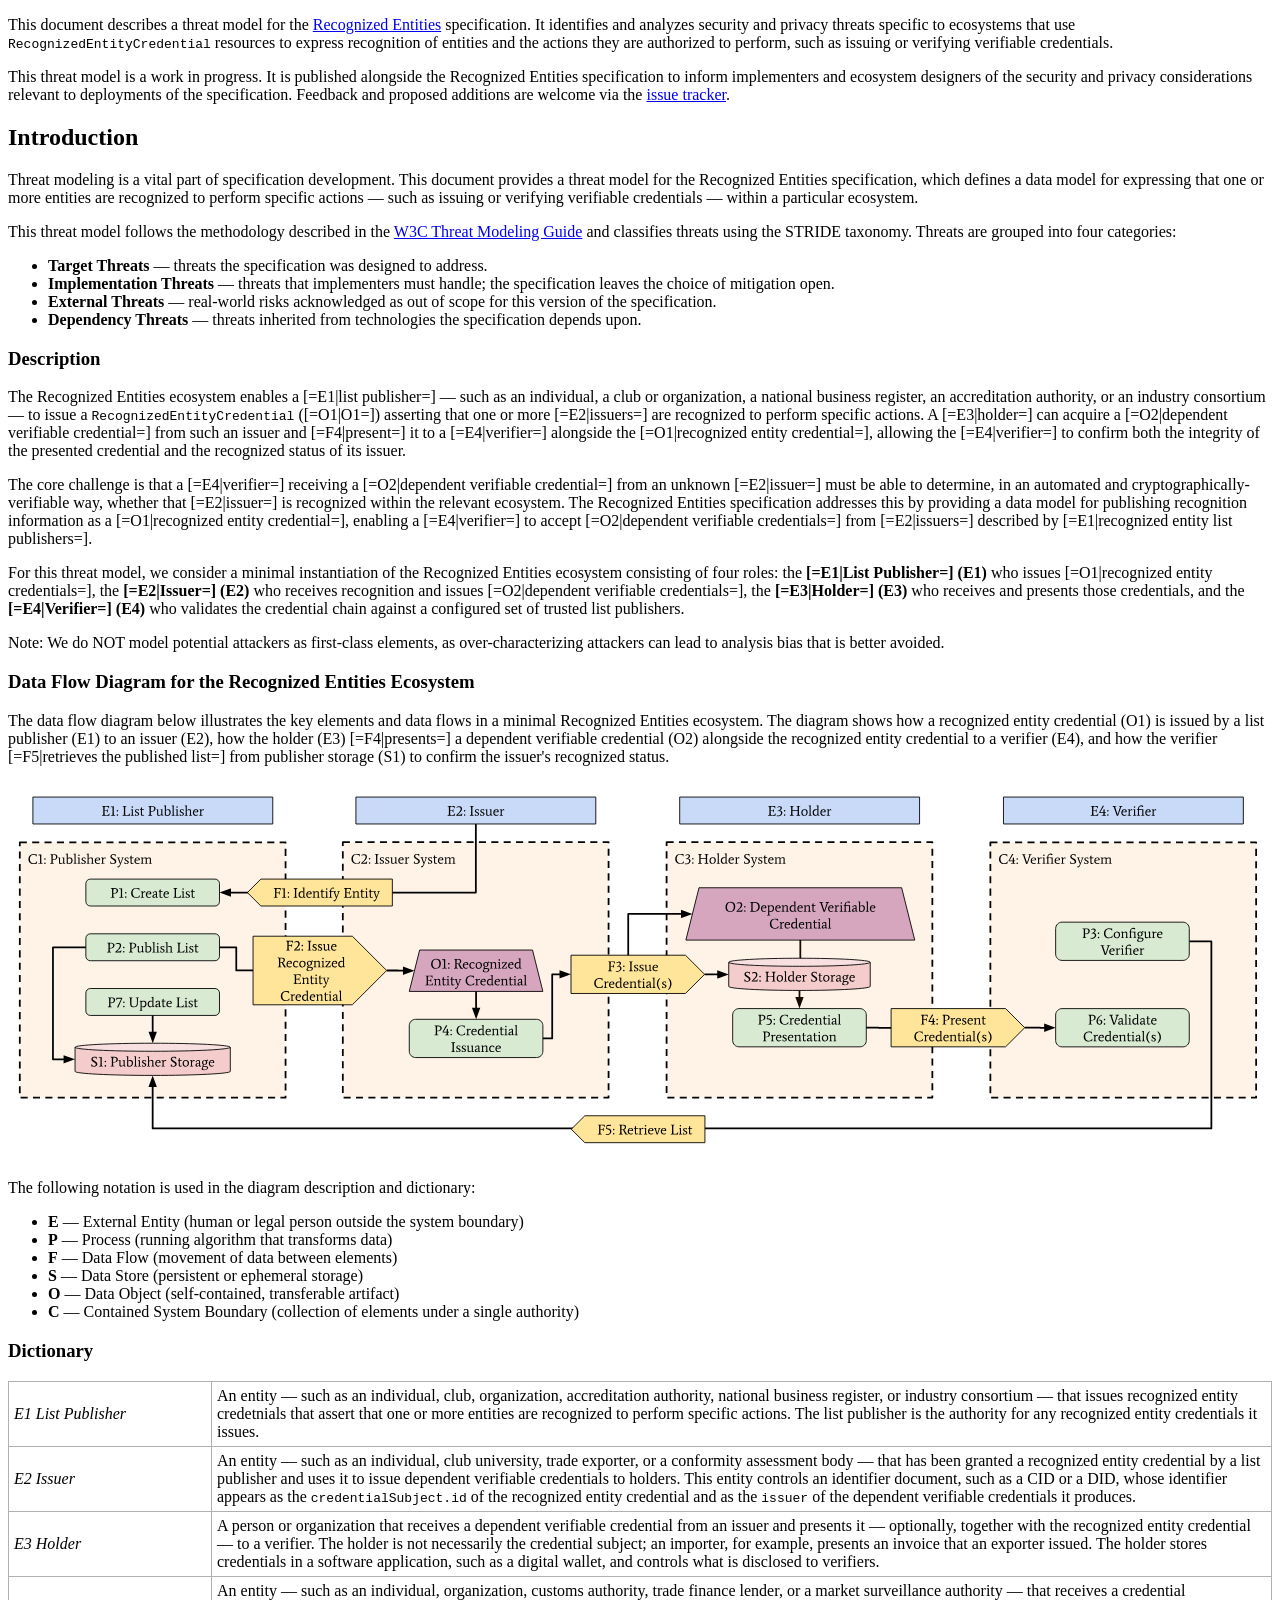
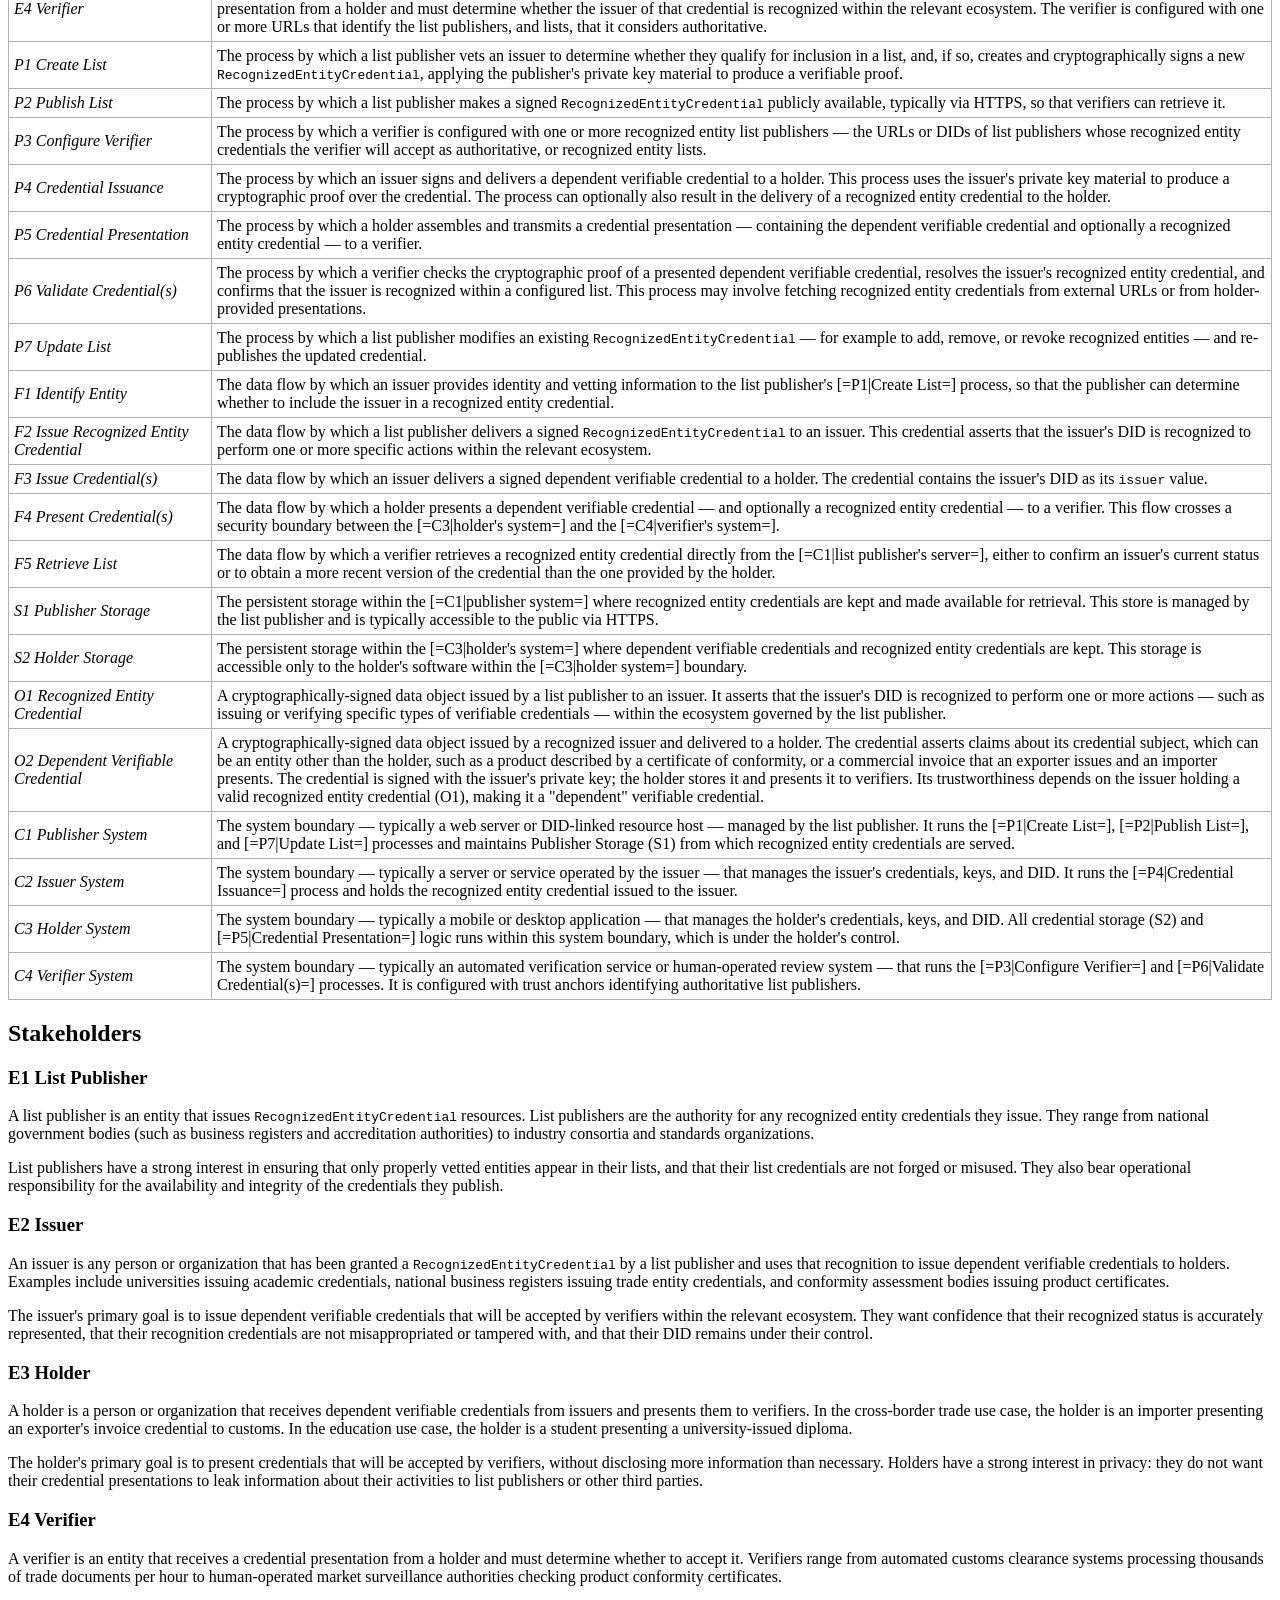
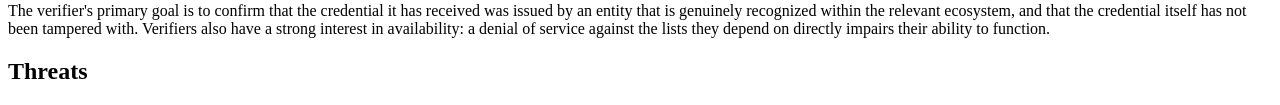
==== commit 1f567836: "Merge 52221bead54e81013e6a73017ef3941ce06de7a3 into 3961cf61d6c98cd0f86ea443fce5e8440cb778b1" ====
--- a/threat-model/index.html
+++ b/threat-model/index.html
@@ -90,33 +90,6 @@
 the specification depends upon.
       </li>
     </ul>
-    <p>
-Each response to a threat follows one of four strategies, abbreviated ERTA:
-    </p>
-    <ul>
-      <li>
-<strong><dfn class="lint-ignore">Eliminate</dfn></strong> — the response
-removes the threat, for example by removing the feature it exploits.
-      </li>
-      <li>
-<strong><dfn>Reduce</dfn></strong> — the response lowers the likelihood or
-the impact of the threat.
-      </li>
-      <li>
-<strong><dfn>Transfer</dfn></strong> — the response
-makes another party responsible for handling the threat.
-      </li>
-      <li>
-<strong><dfn>Accept</dfn></strong> — an explicit decision to live with a
-threat. The threat can be the original one, or the risk that remains after
-other responses. The response description states the details.
-      </li>
-    </ul>
-    <p>
-Not every element in the data flow diagram is listed by a threat. This is by
-design: the model covers the threats the Working Group chose to analyze, and an
-element is listed by a threat only when that threat applies to it.
-    </p>
 
     <section id="threat-model-description">
       <h3>Description</h3>
@@ -168,8 +141,7 @@
 how the holder (E3) [=F4|presents=] a dependent verifiable credential (O2)
 alongside the recognized entity credential to a verifier (E4), and how the
 verifier [=F5|retrieves the published list=] from publisher storage (S1) to
-confirm the issuer's recognized status. The diagram is deliberately kept at
-this level of detail; the Dictionary describes the steps within each process.
+confirm the issuer's recognized status.
       </p>
 
       <img src="diagrams/dfd.svg"
@@ -235,8 +207,6 @@
 entity credetnials that assert that one or more entities are recognized to
 perform specific actions. The list publisher is the authority for any recognized
 entity credentials it issues.
-<br>
-<strong>Defined by:</strong> <a href="https://www.w3.org/TR/vc-data-model-2.0/#ecosystem-overview">Verifiable Credentials Data Model v2.0 Section 1.2: Ecosystem Overview</a>; <a href="https://www.w3.org/TR/vc-recognized-entities-1.0/#recognizedentitycredential">Section 3.4: RecognizedEntityCredential</a>.
             </td>
           </tr>
           <tr>
@@ -251,8 +221,6 @@
 CID or a DID, whose identifier appears as the <code>credentialSubject.id</code>
 of the recognized entity credential and as the <code>issuer</code> of the
 dependent verifiable credentials it produces.
-<br>
-<strong>Defined by:</strong> <a href="https://www.w3.org/TR/vc-data-model-2.0/#issuer">Verifiable Credentials Data Model v2.0 Section 4.7: Issuer</a>; <a href="https://www.w3.org/TR/vc-recognized-entities-1.0/#recognizedentity">Section 3.2: RecognizedEntity</a>.
             </td>
           </tr>
           <tr>
@@ -262,11 +230,10 @@
             <td>
 A person or organization that receives a dependent verifiable credential from an
 issuer and presents it — optionally, together with the recognized entity
-credential — to a verifier. The holder stores credentials in a software
-application, such as a digital wallet, and controls what is disclosed to
-verifiers.
-<br>
-<strong>Defined by:</strong> <a href="https://www.w3.org/TR/vc-data-model-2.0/#ecosystem-overview">Verifiable Credentials Data Model v2.0 Section 1.2: Ecosystem Overview</a>.
+credential — to a verifier. The holder is not necessarily the credential
+subject; an importer, for example, presents an invoice that an exporter issued.
+The holder stores credentials in a software application, such as a digital
+wallet, and controls what is disclosed to verifiers.
             </td>
           </tr>
           <tr>
@@ -280,8 +247,6 @@
 credential is recognized within the relevant ecosystem. The verifier is
 configured with one or more URLs that identify the list publishers, and lists,
 that it considers authoritative.
-<br>
-<strong>Defined by:</strong> <a href="https://www.w3.org/TR/vc-data-model-2.0/#ecosystem-overview">Verifiable Credentials Data Model v2.0 Section 1.2: Ecosystem Overview</a>; <a href="https://www.w3.org/TR/vc-recognized-entities-1.0/#algorithms">Section 4: Algorithms</a>.
             </td>
           </tr>
           <tr>
@@ -293,11 +258,6 @@
 they qualify for inclusion in a list, and, if so, creates and
 cryptographically signs a new <code>RecognizedEntityCredential</code>,
 applying the publisher's private key material to produce a verifiable proof.
-The output of this process is a signed [=O1|recognized entity credential=],
-delivered to the issuer through [=F2|Issue Recognized Entity Credential=] and
-passed to [=P2|Publish List=] for publication in [=S1|Publisher Storage=].
-<br>
-<strong>Defined by:</strong> <a href="https://www.w3.org/TR/vc-recognized-entities-1.0/#recognizedentitycredential">Section 3.4: RecognizedEntityCredential</a>; ecosystem governance (applicant vetting).
             </td>
           </tr>
           <tr>
@@ -307,12 +267,7 @@
             <td>
 The process by which a list publisher makes a signed
 <code>RecognizedEntityCredential</code> publicly available, typically
-via HTTPS, so that verifiers can retrieve it. In a private ecosystem, the
-publisher restricts who can retrieve it, and confidentiality then depends on
-every recipient; see <a href="#harms-by-association">Harms by
-Association</a>.
-<br>
-<strong>Defined by:</strong> <a href="https://www.w3.org/TR/vc-recognized-entities-1.0/#recognizedentity">Section 3.2: RecognizedEntity</a>; deployment (hosting).
+via HTTPS, so that verifiers can retrieve it.
             </td>
           </tr>
           <tr>
@@ -324,8 +279,6 @@
 list publishers — the URLs or DIDs of list publishers whose recognized entity
 credentials the verifier will accept as authoritative, or recognized entity
 lists.
-<br>
-<strong>Defined by:</strong> <a href="https://www.w3.org/TR/vc-recognized-entities-1.0/#credential-based-discovery">Section 4.1: Credential-based Discovery</a>; <a href="https://www.w3.org/TR/vc-recognized-entities-1.0/#identifier-based-discovery">Section 4.2: Identifier-based Discovery</a>; <a href="https://www.w3.org/TR/vc-recognized-entities-1.0/#recognition-validation">Section 4.3: Recognition Validation</a>; deployment (trust anchor configuration).
             </td>
           </tr>
           <tr>
@@ -338,8 +291,6 @@
 key material to produce a cryptographic proof over the credential. The process
 can optionally also result in the delivery of a recognized entity credential
 to the holder.
-<br>
-<strong>Defined by:</strong> <a href="https://www.w3.org/TR/vc-data-model-2.0/#verifiable-credentials">Verifiable Credentials Data Model v2.0 Section 4.2: Verifiable Credentials</a>; <a href="https://www.w3.org/TR/vc-data-model-2.0/#securing-mechanisms">Verifiable Credentials Data Model v2.0 Section 4.12: Securing Mechanisms</a>.
             </td>
           </tr>
           <tr>
@@ -351,8 +302,6 @@
 The process by which a holder assembles and transmits a
 credential presentation — containing the dependent verifiable credential
 and optionally a recognized entity credential — to a verifier.
-<br>
-<strong>Defined by:</strong> <a href="https://www.w3.org/TR/vc-data-model-2.0/#verifiable-presentations">Verifiable Credentials Data Model v2.0 Section 4.13: Verifiable Presentations</a>; <a href="https://www.w3.org/TR/vc-recognized-entities-1.0/#holder-based-delivery">Section D.3: Holder-Based Delivery</a>.
             </td>
           </tr>
           <tr>
@@ -361,21 +310,11 @@
 P6 Validate Credential(s)</dfn>
             </td>
             <td>
-The process by which a verifier checks the cryptographic proof of a presented
-dependent verifiable credential, discovers the recognized entity credentials
-that might recognize its issuer, and validates the resulting recognition chain.
-Discovery takes one of three forms. Credential-based discovery follows
-<code>recognizedIn</code> references and retrieves each list through
-[=F5|Retrieve List=]. Identifier-based discovery resolves the issuer's
-identifier to an identifier document, selects the <code>WhoisService</code>
-declared there, and retrieves the presentation published at its service
-endpoint; the issuer controls both the document and the presentation. In
-holder-based delivery, the holder supplies the credentials through
-[=F4|Present Credential(s)=]. Recognition validation then checks each link of
-the chain, the trust anchor at its end, and the action and schema the issuer
-is recognized for.
-<br>
-<strong>Defined by:</strong> <a href="https://www.w3.org/TR/vc-data-model-2.0/#verification">Verifiable Credentials Data Model v2.0 Section 7.1: Verification</a>; <a href="https://www.w3.org/TR/vc-recognized-entities-1.0/#credential-based-discovery">Section 4.1: Credential-based Discovery</a>; <a href="https://www.w3.org/TR/vc-recognized-entities-1.0/#identifier-based-discovery">Section 4.2: Identifier-based Discovery</a>; <a href="https://www.w3.org/TR/vc-recognized-entities-1.0/#recognition-validation">Section 4.3: Recognition Validation</a>.
+The process by which a verifier checks the cryptographic proof
+of a presented dependent verifiable credential, resolves the issuer's
+recognized entity credential, and confirms that the issuer is recognized
+within a configured list. This process may involve fetching recognized
+entity credentials from external URLs or from holder-provided presentations.
             </td>
           </tr>
           <tr>
@@ -386,8 +325,6 @@
 The process by which a list publisher modifies an existing
 <code>RecognizedEntityCredential</code> — for example to add, remove, or
 revoke recognized entities — and re-publishes the updated credential.
-<br>
-<strong>Defined by:</strong> <a href="https://www.w3.org/TR/vc-recognized-entities-1.0/#recognizedentitycredential">Section 3.4: RecognizedEntityCredential</a>; deployment (hosting); ecosystem governance (revocation decisions).
             </td>
           </tr>
           <tr>
@@ -399,11 +336,7 @@
 The data flow by which an issuer provides identity and vetting information
 to the list publisher's [=P1|Create List=] process, so that the publisher
 can determine whether to include the issuer in a recognized entity
-credential. The list publisher vets this evidence under its governance
-framework; see <a href="#admission-on-false-evidence">Admission on False
-Evidence</a>.
-<br>
-<strong>Defined by:</strong> ecosystem governance (application and evidence).
+credential.
             </td>
           </tr>
           <tr>
@@ -416,8 +349,6 @@
 <code>RecognizedEntityCredential</code> to an issuer. This credential
 asserts that the issuer's DID is recognized to perform one or more
 specific actions within the relevant ecosystem.
-<br>
-<strong>Defined by:</strong> <a href="https://www.w3.org/TR/vc-recognized-entities-1.0/#recognizedentitycredential">Section 3.4: RecognizedEntityCredential</a>.
             </td>
           </tr>
           <tr>
@@ -430,8 +361,6 @@
 The data flow by which an issuer delivers a signed dependent verifiable
 credential to a holder. The credential contains the issuer's DID as its
 <code>issuer</code> value.
-<br>
-<strong>Defined by:</strong> <a href="https://www.w3.org/TR/vc-data-model-2.0/#verifiable-credentials">Verifiable Credentials Data Model v2.0 Section 4.2: Verifiable Credentials</a>.
             </td>
           </tr>
           <tr>
@@ -444,8 +373,6 @@
 — and optionally a recognized entity credential — to a verifier. This
 flow crosses a security boundary between the [=C3|holder's system=] and the
 [=C4|verifier's system=].
-<br>
-<strong>Defined by:</strong> <a href="https://www.w3.org/TR/vc-data-model-2.0/#verifiable-presentations">Verifiable Credentials Data Model v2.0 Section 4.13: Verifiable Presentations</a>; <a href="https://www.w3.org/TR/vc-recognized-entities-1.0/#holder-based-delivery">Section D.3: Holder-Based Delivery</a>.
             </td>
           </tr>
           <tr>
@@ -453,17 +380,10 @@
               <dfn data-lt="F5|Retrieve List">F5 Retrieve List</dfn>
             </td>
             <td>
-The data flow by which [=P6|Validate Credential(s)=] requests, and receives in
-response, resources referenced by a recognized entity credential: the list
-named by a <code>recognizedIn</code> property, the schemas named by an
-<code>outputValidation</code> property, and other referenced resources. They
-come from [=S1|Publisher Storage=] or other endpoints the list publisher
-controls, and every retrieval is subject to the verifier's retrieval policy.
-The verifier uses this flow to confirm an issuer's current status or to obtain
-a more recent credential than the one provided by the holder. The single arrow
-in the diagram represents both the request and the response.
-<br>
-<strong>Defined by:</strong> <a href="https://www.w3.org/TR/vc-recognized-entities-1.0/#credential-based-discovery">Section 4.1: Credential-based Discovery</a>; <a href="https://www.w3.org/TR/vc-recognized-entities-1.0/#dfn-retrieval-policy">retrieval policy</a> in <a href="https://www.w3.org/TR/vc-recognized-entities-1.0/#algorithms">Section 4: Algorithms</a>.
+The data flow by which a verifier retrieves a recognized entity credential
+directly from the [=C1|list publisher's server=], either to confirm an
+issuer's current status or to obtain a more recent version of the
+credential than the one provided by the holder.
             </td>
           </tr>
           <tr>
@@ -474,9 +394,7 @@
 The persistent storage within the [=C1|publisher system=] where recognized
 entity credentials are kept and made available for retrieval. This store is
 managed by the list publisher and is typically accessible to the public
-via HTTPS. In a private ecosystem, access to this store is restricted.
-<br>
-<strong>Defined by:</strong> deployment (hosting).
+via HTTPS.
             </td>
           </tr>
           <tr>
@@ -489,8 +407,6 @@
 verifiable credentials and recognized entity credentials are kept. This
 storage is accessible only to the holder's software within the
 [=C3|holder system=] boundary.
-<br>
-<strong>Defined by:</strong> deployment (holder software, such as a digital wallet).
             </td>
           </tr>
           <tr>
@@ -503,8 +419,6 @@
 issuer. It asserts that the issuer's DID is recognized to perform one or
 more actions — such as issuing or verifying specific types of verifiable
 credentials — within the ecosystem governed by the list publisher.
-<br>
-<strong>Defined by:</strong> <a href="https://www.w3.org/TR/vc-recognized-entities-1.0/#recognizedentitycredential">Section 3.4: RecognizedEntityCredential</a>.
             </td>
           </tr>
           <tr>
@@ -513,13 +427,14 @@
 O2 Dependent Verifiable Credential</dfn>
             </td>
             <td>
-A cryptographically-signed data object issued by a recognized issuer to a
-holder. The credential asserts claims about the holder and is signed with
-the issuer's private key. Its trustworthiness depends on the issuer
-holding a valid recognized entity credential (O1), making it a
-"dependent" verifiable credential.
-<br>
-<strong>Defined by:</strong> <a href="https://www.w3.org/TR/vc-data-model-2.0/#verifiable-credentials">Verifiable Credentials Data Model v2.0 Section 4.2: Verifiable Credentials</a>; <a href="https://www.w3.org/TR/vc-data-model-2.0/#credential-subject">Verifiable Credentials Data Model v2.0 Section 4.8: Credential Subject</a>.
+A cryptographically-signed data object issued by a recognized issuer and
+delivered to a holder. The credential asserts claims about its credential
+subject, which can be an entity other than the holder, such as a product
+described by a certificate of conformity, or a commercial invoice that an
+exporter issues and an importer presents. The credential is signed with the
+issuer's private key; the holder stores it and presents it to verifiers. Its
+trustworthiness depends on the issuer holding a valid recognized entity
+credential (O1), making it a "dependent" verifiable credential.
             </td>
           </tr>
           <tr>
@@ -531,8 +446,6 @@
 managed by the list publisher. It runs the [=P1|Create List=],
 [=P2|Publish List=], and [=P7|Update List=] processes and maintains
 Publisher Storage (S1) from which recognized entity credentials are served.
-<br>
-<strong>Defined by:</strong> deployment.
             </td>
           </tr>
           <tr>
@@ -545,8 +458,6 @@
 that manages the issuer's credentials, keys, and DID. It runs the
 [=P4|Credential Issuance=] process and holds the recognized entity
 credential issued to the issuer.
-<br>
-<strong>Defined by:</strong> deployment.
             </td>
           </tr>
           <tr>
@@ -558,8 +469,6 @@
 the holder's credentials, keys, and DID. All credential storage (S2) and
 [=P5|Credential Presentation=] logic runs within this system boundary, which is
 under the holder's control.
-<br>
-<strong>Defined by:</strong> deployment.
             </td>
           </tr>
           <tr>
@@ -571,8 +480,6 @@
 human-operated review system — that runs the [=P3|Configure Verifier=] and
 [=P6|Validate Credential(s)=] processes. It is configured with trust
 anchors identifying authoritative list publishers.
-<br>
-<strong>Defined by:</strong> deployment; <a href="https://www.w3.org/TR/vc-recognized-entities-1.0/#algorithms">Section 4: Algorithms</a>.
             </td>
           </tr>
         </tbody>
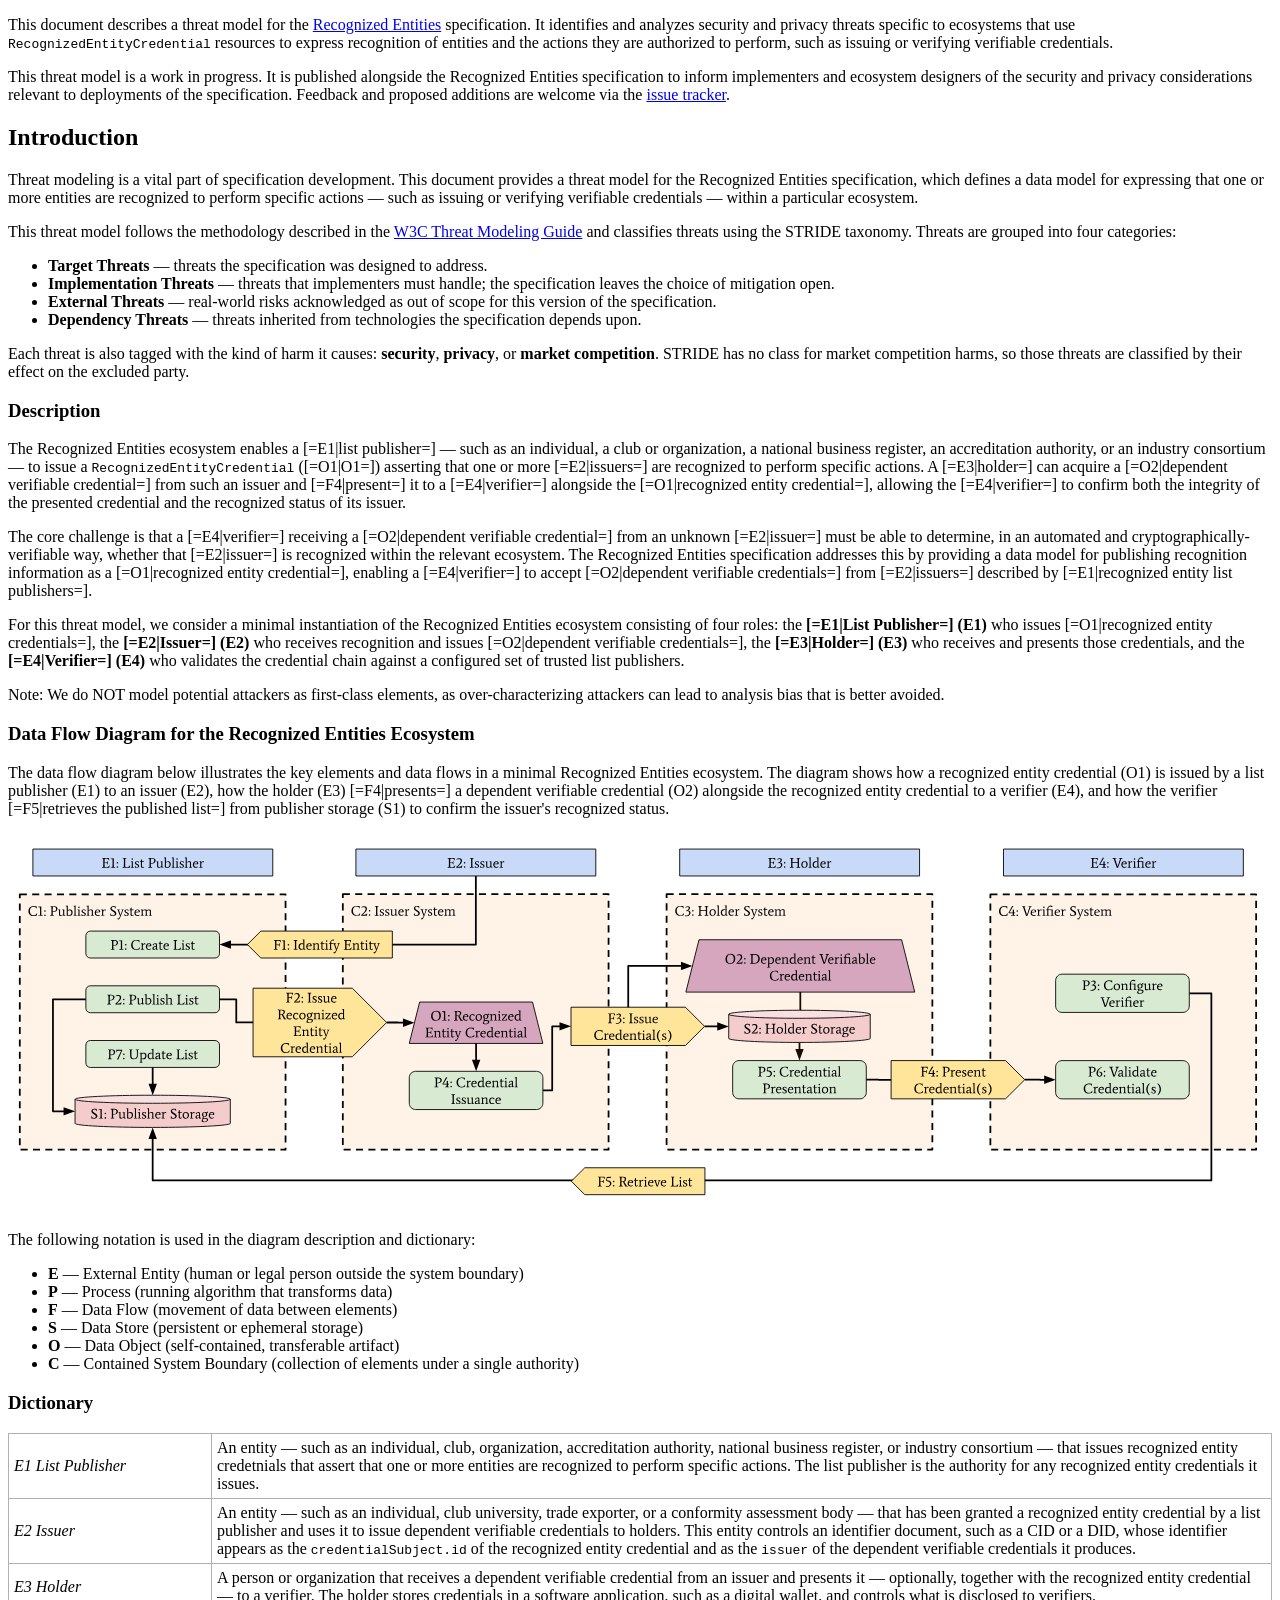
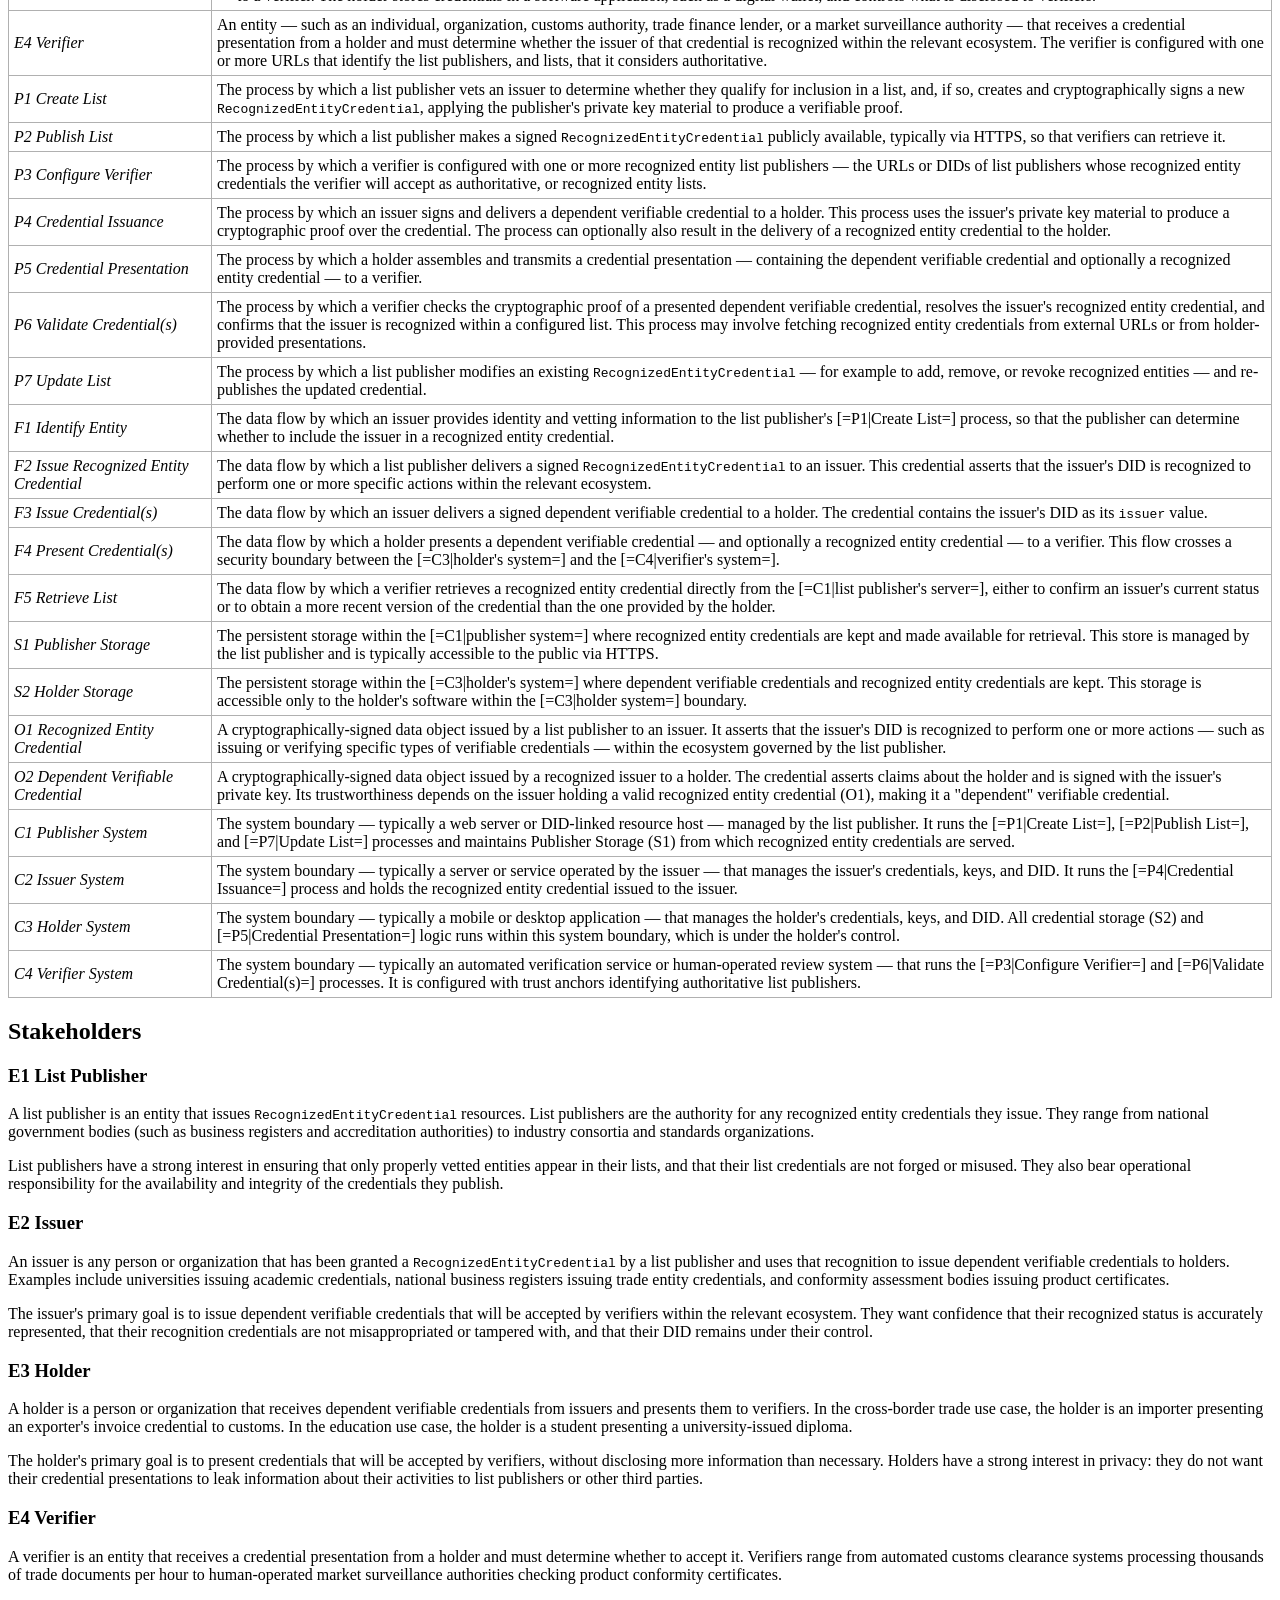
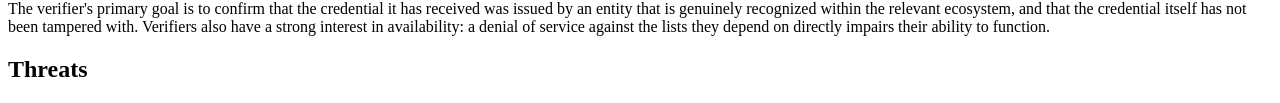
==== commit 740c5883: "Merge a3fb41cc906e23b58384ffdfc7508145f9137e47 into 3961cf61d6c98cd0f86ea443fce5e8440cb778b1" ====
--- a/threat-model/index.html
+++ b/threat-model/index.html
@@ -90,6 +90,12 @@
 the specification depends upon.
       </li>
     </ul>
+    <p>
+Each threat is also tagged with the kind of harm it causes:
+<strong>security</strong>, <strong>privacy</strong>, or <strong>market
+competition</strong>. STRIDE has no class for market competition harms, so
+those threats are classified by their effect on the excluded party.
+    </p>
 
     <section id="threat-model-description">
       <h3>Description</h3>
@@ -230,10 +236,9 @@
             <td>
 A person or organization that receives a dependent verifiable credential from an
 issuer and presents it — optionally, together with the recognized entity
-credential — to a verifier. The holder is not necessarily the credential
-subject; an importer, for example, presents an invoice that an exporter issued.
-The holder stores credentials in a software application, such as a digital
-wallet, and controls what is disclosed to verifiers.
+credential — to a verifier. The holder stores credentials in a software
+application, such as a digital wallet, and controls what is disclosed to
+verifiers.
             </td>
           </tr>
           <tr>
@@ -427,14 +432,11 @@
 O2 Dependent Verifiable Credential</dfn>
             </td>
             <td>
-A cryptographically-signed data object issued by a recognized issuer and
-delivered to a holder. The credential asserts claims about its credential
-subject, which can be an entity other than the holder, such as a product
-described by a certificate of conformity, or a commercial invoice that an
-exporter issues and an importer presents. The credential is signed with the
-issuer's private key; the holder stores it and presents it to verifiers. Its
-trustworthiness depends on the issuer holding a valid recognized entity
-credential (O1), making it a "dependent" verifiable credential.
+A cryptographically-signed data object issued by a recognized issuer to a
+holder. The credential asserts claims about the holder and is signed with
+the issuer's private key. Its trustworthiness depends on the issuer
+holding a valid recognized entity credential (O1), making it a
+"dependent" verifiable credential.
             </td>
           </tr>
           <tr>
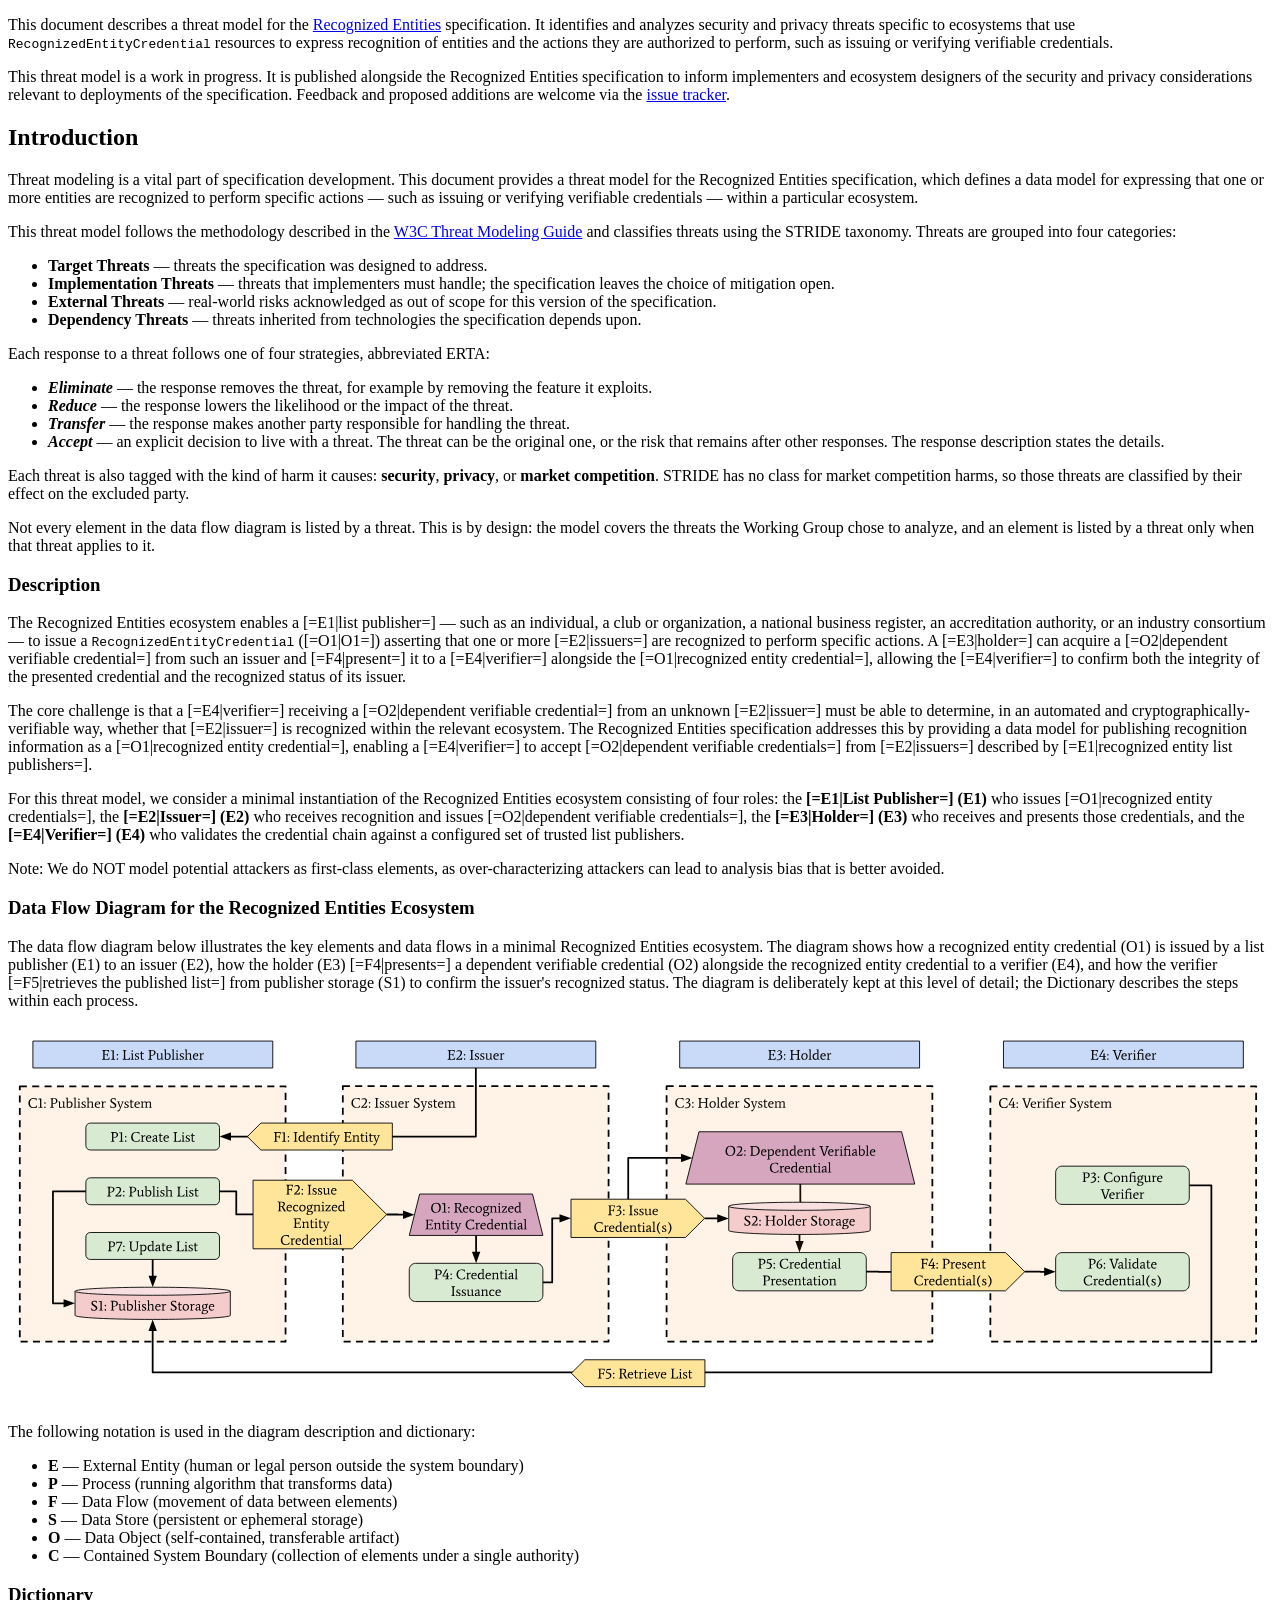
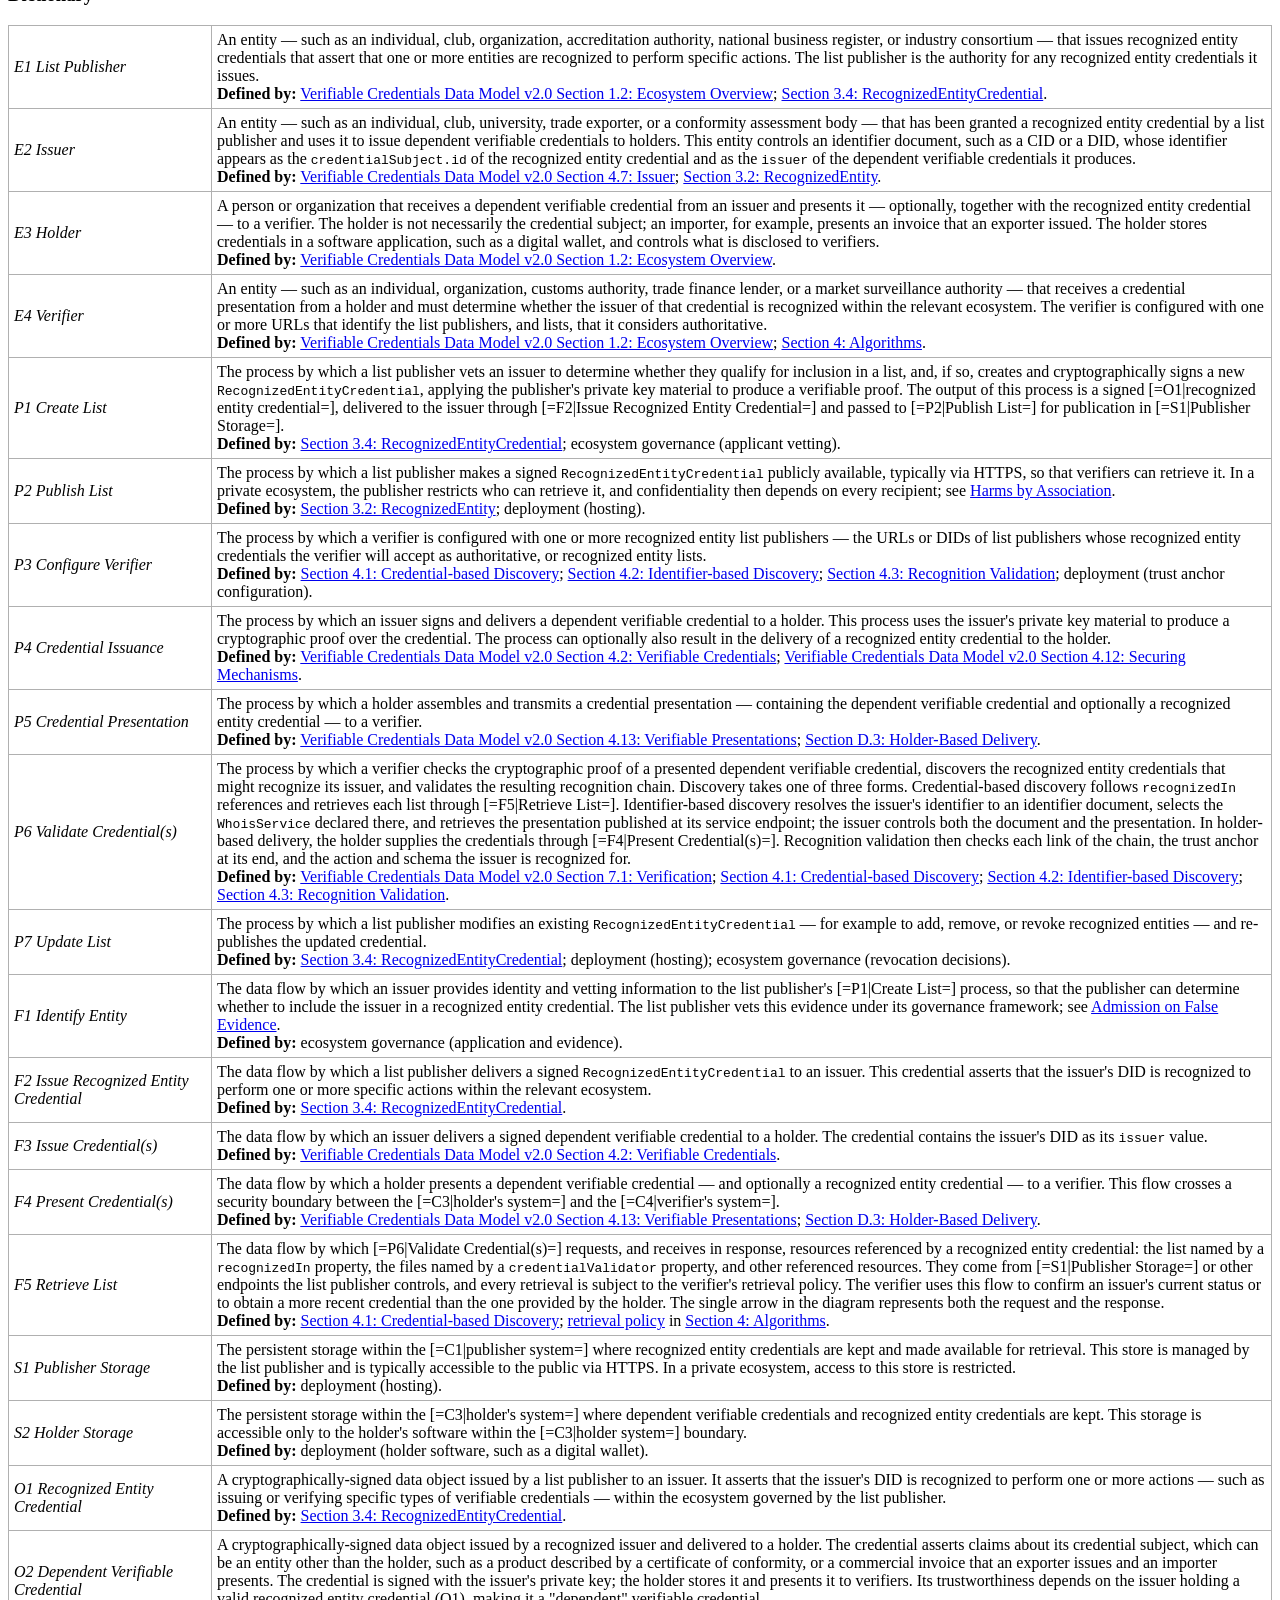
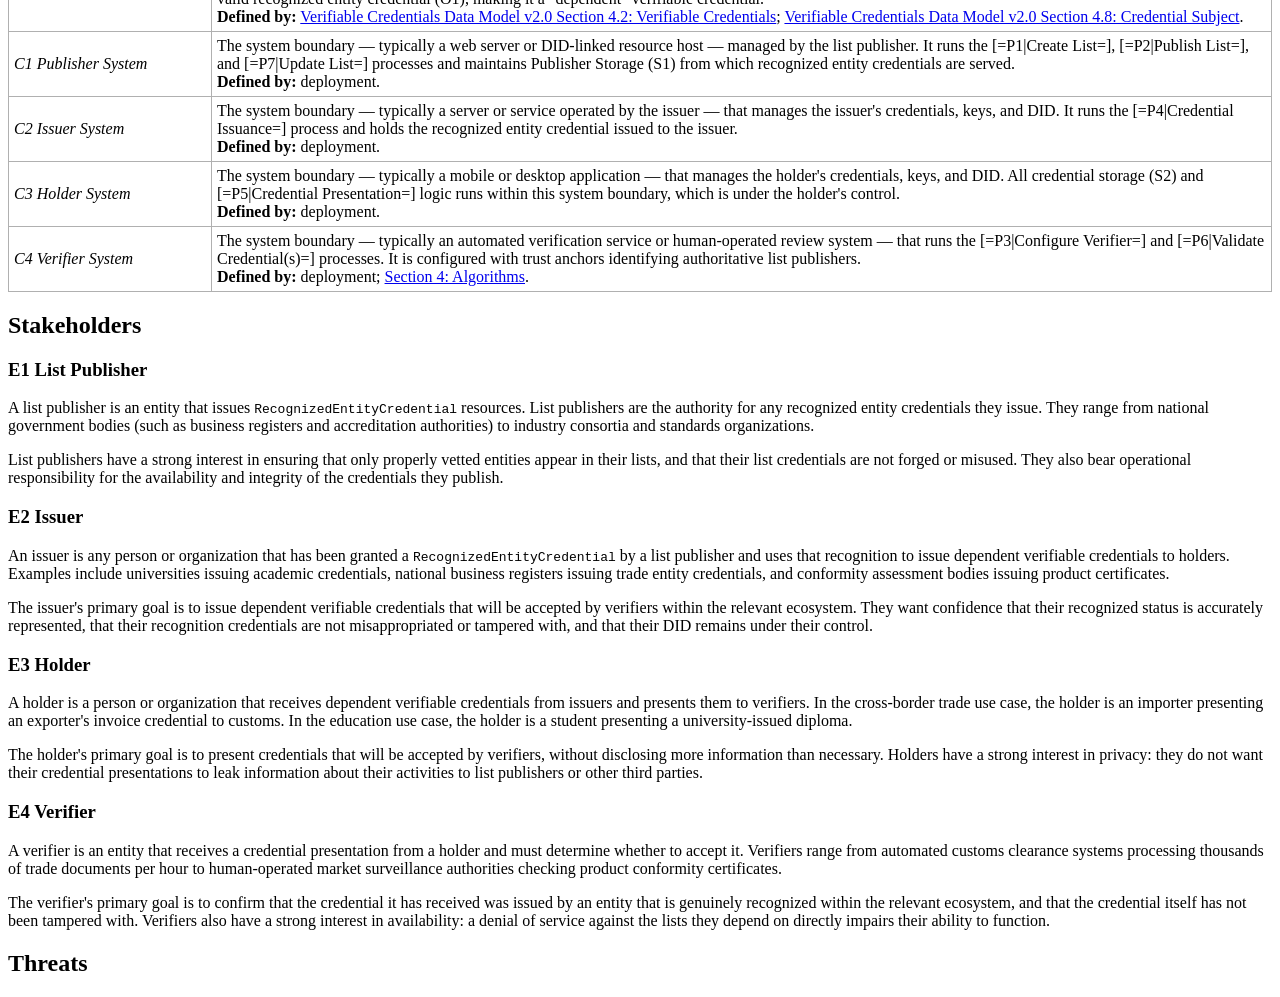
==== commit 1fffd521: "Replace outputValidation, legacy Data Model wording, and typos." ====
--- a/threat-model/index.html
+++ b/threat-model/index.html
@@ -91,10 +91,37 @@
       </li>
     </ul>
     <p>
+Each response to a threat follows one of four strategies, abbreviated ERTA:
+    </p>
+    <ul>
+      <li>
+<strong><dfn class="lint-ignore">Eliminate</dfn></strong> — the response
+removes the threat, for example by removing the feature it exploits.
+      </li>
+      <li>
+<strong><dfn>Reduce</dfn></strong> — the response lowers the likelihood or
+the impact of the threat.
+      </li>
+      <li>
+<strong><dfn>Transfer</dfn></strong> — the response
+makes another party responsible for handling the threat.
+      </li>
+      <li>
+<strong><dfn>Accept</dfn></strong> — an explicit decision to live with a
+threat. The threat can be the original one, or the risk that remains after
+other responses. The response description states the details.
+      </li>
+    </ul>
+    <p>
 Each threat is also tagged with the kind of harm it causes:
 <strong>security</strong>, <strong>privacy</strong>, or <strong>market
 competition</strong>. STRIDE has no class for market competition harms, so
 those threats are classified by their effect on the excluded party.
+    </p>
+    <p>
+Not every element in the data flow diagram is listed by a threat. This is by
+design: the model covers the threats the Working Group chose to analyze, and an
+element is listed by a threat only when that threat applies to it.
     </p>
 
     <section id="threat-model-description">
@@ -147,7 +174,8 @@
 how the holder (E3) [=F4|presents=] a dependent verifiable credential (O2)
 alongside the recognized entity credential to a verifier (E4), and how the
 verifier [=F5|retrieves the published list=] from publisher storage (S1) to
-confirm the issuer's recognized status.
+confirm the issuer's recognized status. The diagram is deliberately kept at
+this level of detail; the Dictionary describes the steps within each process.
       </p>
 
       <img src="diagrams/dfd.svg"
@@ -210,9 +238,11 @@
             <td>
 An entity — such as an individual, club, organization, accreditation authority,
 national business register, or industry consortium — that issues recognized
-entity credetnials that assert that one or more entities are recognized to
+entity credentials that assert that one or more entities are recognized to
 perform specific actions. The list publisher is the authority for any recognized
 entity credentials it issues.
+<br>
+<strong>Defined by:</strong> <a href="https://www.w3.org/TR/vc-data-model-2.0/#ecosystem-overview">Verifiable Credentials Data Model v2.0 Section 1.2: Ecosystem Overview</a>; <a href="https://www.w3.org/TR/vc-recognized-entities-1.0/#recognizedentitycredential">Section 3.4: RecognizedEntityCredential</a>.
             </td>
           </tr>
           <tr>
@@ -220,13 +250,15 @@
               <dfn data-lt="E2|Issuer">E2 Issuer</dfn>
             </td>
             <td>
-An entity — such as an individual, club university, trade exporter, or a
+An entity — such as an individual, club, university, trade exporter, or a
 conformity assessment body — that has been granted a recognized entity
 credential by a list publisher and uses it to issue dependent verifiable
 credentials to holders. This entity controls an identifier document, such as a
 CID or a DID, whose identifier appears as the <code>credentialSubject.id</code>
 of the recognized entity credential and as the <code>issuer</code> of the
 dependent verifiable credentials it produces.
+<br>
+<strong>Defined by:</strong> <a href="https://www.w3.org/TR/vc-data-model-2.0/#issuer">Verifiable Credentials Data Model v2.0 Section 4.7: Issuer</a>; <a href="https://www.w3.org/TR/vc-recognized-entities-1.0/#recognizedentity">Section 3.2: RecognizedEntity</a>.
             </td>
           </tr>
           <tr>
@@ -236,9 +268,12 @@
             <td>
 A person or organization that receives a dependent verifiable credential from an
 issuer and presents it — optionally, together with the recognized entity
-credential — to a verifier. The holder stores credentials in a software
-application, such as a digital wallet, and controls what is disclosed to
-verifiers.
+credential — to a verifier. The holder is not necessarily the credential
+subject; an importer, for example, presents an invoice that an exporter issued.
+The holder stores credentials in a software application, such as a digital
+wallet, and controls what is disclosed to verifiers.
+<br>
+<strong>Defined by:</strong> <a href="https://www.w3.org/TR/vc-data-model-2.0/#ecosystem-overview">Verifiable Credentials Data Model v2.0 Section 1.2: Ecosystem Overview</a>.
             </td>
           </tr>
           <tr>
@@ -252,6 +287,8 @@
 credential is recognized within the relevant ecosystem. The verifier is
 configured with one or more URLs that identify the list publishers, and lists,
 that it considers authoritative.
+<br>
+<strong>Defined by:</strong> <a href="https://www.w3.org/TR/vc-data-model-2.0/#ecosystem-overview">Verifiable Credentials Data Model v2.0 Section 1.2: Ecosystem Overview</a>; <a href="https://www.w3.org/TR/vc-recognized-entities-1.0/#algorithms">Section 4: Algorithms</a>.
             </td>
           </tr>
           <tr>
@@ -263,6 +300,11 @@
 they qualify for inclusion in a list, and, if so, creates and
 cryptographically signs a new <code>RecognizedEntityCredential</code>,
 applying the publisher's private key material to produce a verifiable proof.
+The output of this process is a signed [=O1|recognized entity credential=],
+delivered to the issuer through [=F2|Issue Recognized Entity Credential=] and
+passed to [=P2|Publish List=] for publication in [=S1|Publisher Storage=].
+<br>
+<strong>Defined by:</strong> <a href="https://www.w3.org/TR/vc-recognized-entities-1.0/#recognizedentitycredential">Section 3.4: RecognizedEntityCredential</a>; ecosystem governance (applicant vetting).
             </td>
           </tr>
           <tr>
@@ -272,7 +314,12 @@
             <td>
 The process by which a list publisher makes a signed
 <code>RecognizedEntityCredential</code> publicly available, typically
-via HTTPS, so that verifiers can retrieve it.
+via HTTPS, so that verifiers can retrieve it. In a private ecosystem, the
+publisher restricts who can retrieve it, and confidentiality then depends on
+every recipient; see <a href="#harms-by-association">Harms by
+Association</a>.
+<br>
+<strong>Defined by:</strong> <a href="https://www.w3.org/TR/vc-recognized-entities-1.0/#recognizedentity">Section 3.2: RecognizedEntity</a>; deployment (hosting).
             </td>
           </tr>
           <tr>
@@ -284,6 +331,8 @@
 list publishers — the URLs or DIDs of list publishers whose recognized entity
 credentials the verifier will accept as authoritative, or recognized entity
 lists.
+<br>
+<strong>Defined by:</strong> <a href="https://www.w3.org/TR/vc-recognized-entities-1.0/#credential-based-discovery">Section 4.1: Credential-based Discovery</a>; <a href="https://www.w3.org/TR/vc-recognized-entities-1.0/#identifier-based-discovery">Section 4.2: Identifier-based Discovery</a>; <a href="https://www.w3.org/TR/vc-recognized-entities-1.0/#recognition-validation">Section 4.3: Recognition Validation</a>; deployment (trust anchor configuration).
             </td>
           </tr>
           <tr>
@@ -296,6 +345,8 @@
 key material to produce a cryptographic proof over the credential. The process
 can optionally also result in the delivery of a recognized entity credential
 to the holder.
+<br>
+<strong>Defined by:</strong> <a href="https://www.w3.org/TR/vc-data-model-2.0/#verifiable-credentials">Verifiable Credentials Data Model v2.0 Section 4.2: Verifiable Credentials</a>; <a href="https://www.w3.org/TR/vc-data-model-2.0/#securing-mechanisms">Verifiable Credentials Data Model v2.0 Section 4.12: Securing Mechanisms</a>.
             </td>
           </tr>
           <tr>
@@ -307,6 +358,8 @@
 The process by which a holder assembles and transmits a
 credential presentation — containing the dependent verifiable credential
 and optionally a recognized entity credential — to a verifier.
+<br>
+<strong>Defined by:</strong> <a href="https://www.w3.org/TR/vc-data-model-2.0/#verifiable-presentations">Verifiable Credentials Data Model v2.0 Section 4.13: Verifiable Presentations</a>; <a href="https://www.w3.org/TR/vc-recognized-entities-1.0/#holder-based-delivery">Section D.3: Holder-Based Delivery</a>.
             </td>
           </tr>
           <tr>
@@ -315,11 +368,21 @@
 P6 Validate Credential(s)</dfn>
             </td>
             <td>
-The process by which a verifier checks the cryptographic proof
-of a presented dependent verifiable credential, resolves the issuer's
-recognized entity credential, and confirms that the issuer is recognized
-within a configured list. This process may involve fetching recognized
-entity credentials from external URLs or from holder-provided presentations.
+The process by which a verifier checks the cryptographic proof of a presented
+dependent verifiable credential, discovers the recognized entity credentials
+that might recognize its issuer, and validates the resulting recognition chain.
+Discovery takes one of three forms. Credential-based discovery follows
+<code>recognizedIn</code> references and retrieves each list through
+[=F5|Retrieve List=]. Identifier-based discovery resolves the issuer's
+identifier to an identifier document, selects the <code>WhoisService</code>
+declared there, and retrieves the presentation published at its service
+endpoint; the issuer controls both the document and the presentation. In
+holder-based delivery, the holder supplies the credentials through
+[=F4|Present Credential(s)=]. Recognition validation then checks each link of
+the chain, the trust anchor at its end, and the action and schema the issuer
+is recognized for.
+<br>
+<strong>Defined by:</strong> <a href="https://www.w3.org/TR/vc-data-model-2.0/#verification">Verifiable Credentials Data Model v2.0 Section 7.1: Verification</a>; <a href="https://www.w3.org/TR/vc-recognized-entities-1.0/#credential-based-discovery">Section 4.1: Credential-based Discovery</a>; <a href="https://www.w3.org/TR/vc-recognized-entities-1.0/#identifier-based-discovery">Section 4.2: Identifier-based Discovery</a>; <a href="https://www.w3.org/TR/vc-recognized-entities-1.0/#recognition-validation">Section 4.3: Recognition Validation</a>.
             </td>
           </tr>
           <tr>
@@ -330,6 +393,8 @@
 The process by which a list publisher modifies an existing
 <code>RecognizedEntityCredential</code> — for example to add, remove, or
 revoke recognized entities — and re-publishes the updated credential.
+<br>
+<strong>Defined by:</strong> <a href="https://www.w3.org/TR/vc-recognized-entities-1.0/#recognizedentitycredential">Section 3.4: RecognizedEntityCredential</a>; deployment (hosting); ecosystem governance (revocation decisions).
             </td>
           </tr>
           <tr>
@@ -341,7 +406,11 @@
 The data flow by which an issuer provides identity and vetting information
 to the list publisher's [=P1|Create List=] process, so that the publisher
 can determine whether to include the issuer in a recognized entity
-credential.
+credential. The list publisher vets this evidence under its governance
+framework; see <a href="#admission-on-false-evidence">Admission on False
+Evidence</a>.
+<br>
+<strong>Defined by:</strong> ecosystem governance (application and evidence).
             </td>
           </tr>
           <tr>
@@ -354,6 +423,8 @@
 <code>RecognizedEntityCredential</code> to an issuer. This credential
 asserts that the issuer's DID is recognized to perform one or more
 specific actions within the relevant ecosystem.
+<br>
+<strong>Defined by:</strong> <a href="https://www.w3.org/TR/vc-recognized-entities-1.0/#recognizedentitycredential">Section 3.4: RecognizedEntityCredential</a>.
             </td>
           </tr>
           <tr>
@@ -366,6 +437,8 @@
 The data flow by which an issuer delivers a signed dependent verifiable
 credential to a holder. The credential contains the issuer's DID as its
 <code>issuer</code> value.
+<br>
+<strong>Defined by:</strong> <a href="https://www.w3.org/TR/vc-data-model-2.0/#verifiable-credentials">Verifiable Credentials Data Model v2.0 Section 4.2: Verifiable Credentials</a>.
             </td>
           </tr>
           <tr>
@@ -378,6 +451,8 @@
 — and optionally a recognized entity credential — to a verifier. This
 flow crosses a security boundary between the [=C3|holder's system=] and the
 [=C4|verifier's system=].
+<br>
+<strong>Defined by:</strong> <a href="https://www.w3.org/TR/vc-data-model-2.0/#verifiable-presentations">Verifiable Credentials Data Model v2.0 Section 4.13: Verifiable Presentations</a>; <a href="https://www.w3.org/TR/vc-recognized-entities-1.0/#holder-based-delivery">Section D.3: Holder-Based Delivery</a>.
             </td>
           </tr>
           <tr>
@@ -385,10 +460,17 @@
               <dfn data-lt="F5|Retrieve List">F5 Retrieve List</dfn>
             </td>
             <td>
-The data flow by which a verifier retrieves a recognized entity credential
-directly from the [=C1|list publisher's server=], either to confirm an
-issuer's current status or to obtain a more recent version of the
-credential than the one provided by the holder.
+The data flow by which [=P6|Validate Credential(s)=] requests, and receives in
+response, resources referenced by a recognized entity credential: the list
+named by a <code>recognizedIn</code> property, the files named by a
+<code>credentialValidator</code> property, and other referenced resources. They
+come from [=S1|Publisher Storage=] or other endpoints the list publisher
+controls, and every retrieval is subject to the verifier's retrieval policy.
+The verifier uses this flow to confirm an issuer's current status or to obtain
+a more recent credential than the one provided by the holder. The single arrow
+in the diagram represents both the request and the response.
+<br>
+<strong>Defined by:</strong> <a href="https://www.w3.org/TR/vc-recognized-entities-1.0/#credential-based-discovery">Section 4.1: Credential-based Discovery</a>; <a href="https://www.w3.org/TR/vc-recognized-entities-1.0/#dfn-retrieval-policy">retrieval policy</a> in <a href="https://www.w3.org/TR/vc-recognized-entities-1.0/#algorithms">Section 4: Algorithms</a>.
             </td>
           </tr>
           <tr>
@@ -399,7 +481,9 @@
 The persistent storage within the [=C1|publisher system=] where recognized
 entity credentials are kept and made available for retrieval. This store is
 managed by the list publisher and is typically accessible to the public
-via HTTPS.
+via HTTPS. In a private ecosystem, access to this store is restricted.
+<br>
+<strong>Defined by:</strong> deployment (hosting).
             </td>
           </tr>
           <tr>
@@ -412,6 +496,8 @@
 verifiable credentials and recognized entity credentials are kept. This
 storage is accessible only to the holder's software within the
 [=C3|holder system=] boundary.
+<br>
+<strong>Defined by:</strong> deployment (holder software, such as a digital wallet).
             </td>
           </tr>
           <tr>
@@ -424,6 +510,8 @@
 issuer. It asserts that the issuer's DID is recognized to perform one or
 more actions — such as issuing or verifying specific types of verifiable
 credentials — within the ecosystem governed by the list publisher.
+<br>
+<strong>Defined by:</strong> <a href="https://www.w3.org/TR/vc-recognized-entities-1.0/#recognizedentitycredential">Section 3.4: RecognizedEntityCredential</a>.
             </td>
           </tr>
           <tr>
@@ -432,11 +520,16 @@
 O2 Dependent Verifiable Credential</dfn>
             </td>
             <td>
-A cryptographically-signed data object issued by a recognized issuer to a
-holder. The credential asserts claims about the holder and is signed with
-the issuer's private key. Its trustworthiness depends on the issuer
-holding a valid recognized entity credential (O1), making it a
-"dependent" verifiable credential.
+A cryptographically-signed data object issued by a recognized issuer and
+delivered to a holder. The credential asserts claims about its credential
+subject, which can be an entity other than the holder, such as a product
+described by a certificate of conformity, or a commercial invoice that an
+exporter issues and an importer presents. The credential is signed with the
+issuer's private key; the holder stores it and presents it to verifiers. Its
+trustworthiness depends on the issuer holding a valid recognized entity
+credential (O1), making it a "dependent" verifiable credential.
+<br>
+<strong>Defined by:</strong> <a href="https://www.w3.org/TR/vc-data-model-2.0/#verifiable-credentials">Verifiable Credentials Data Model v2.0 Section 4.2: Verifiable Credentials</a>; <a href="https://www.w3.org/TR/vc-data-model-2.0/#credential-subject">Verifiable Credentials Data Model v2.0 Section 4.8: Credential Subject</a>.
             </td>
           </tr>
           <tr>
@@ -448,6 +541,8 @@
 managed by the list publisher. It runs the [=P1|Create List=],
 [=P2|Publish List=], and [=P7|Update List=] processes and maintains
 Publisher Storage (S1) from which recognized entity credentials are served.
+<br>
+<strong>Defined by:</strong> deployment.
             </td>
           </tr>
           <tr>
@@ -460,6 +555,8 @@
 that manages the issuer's credentials, keys, and DID. It runs the
 [=P4|Credential Issuance=] process and holds the recognized entity
 credential issued to the issuer.
+<br>
+<strong>Defined by:</strong> deployment.
             </td>
           </tr>
           <tr>
@@ -471,6 +568,8 @@
 the holder's credentials, keys, and DID. All credential storage (S2) and
 [=P5|Credential Presentation=] logic runs within this system boundary, which is
 under the holder's control.
+<br>
+<strong>Defined by:</strong> deployment.
             </td>
           </tr>
           <tr>
@@ -482,6 +581,8 @@
 human-operated review system — that runs the [=P3|Configure Verifier=] and
 [=P6|Validate Credential(s)=] processes. It is configured with trust
 anchors identifying authoritative list publishers.
+<br>
+<strong>Defined by:</strong> deployment; <a href="https://www.w3.org/TR/vc-recognized-entities-1.0/#algorithms">Section 4: Algorithms</a>.
             </td>
           </tr>
         </tbody>
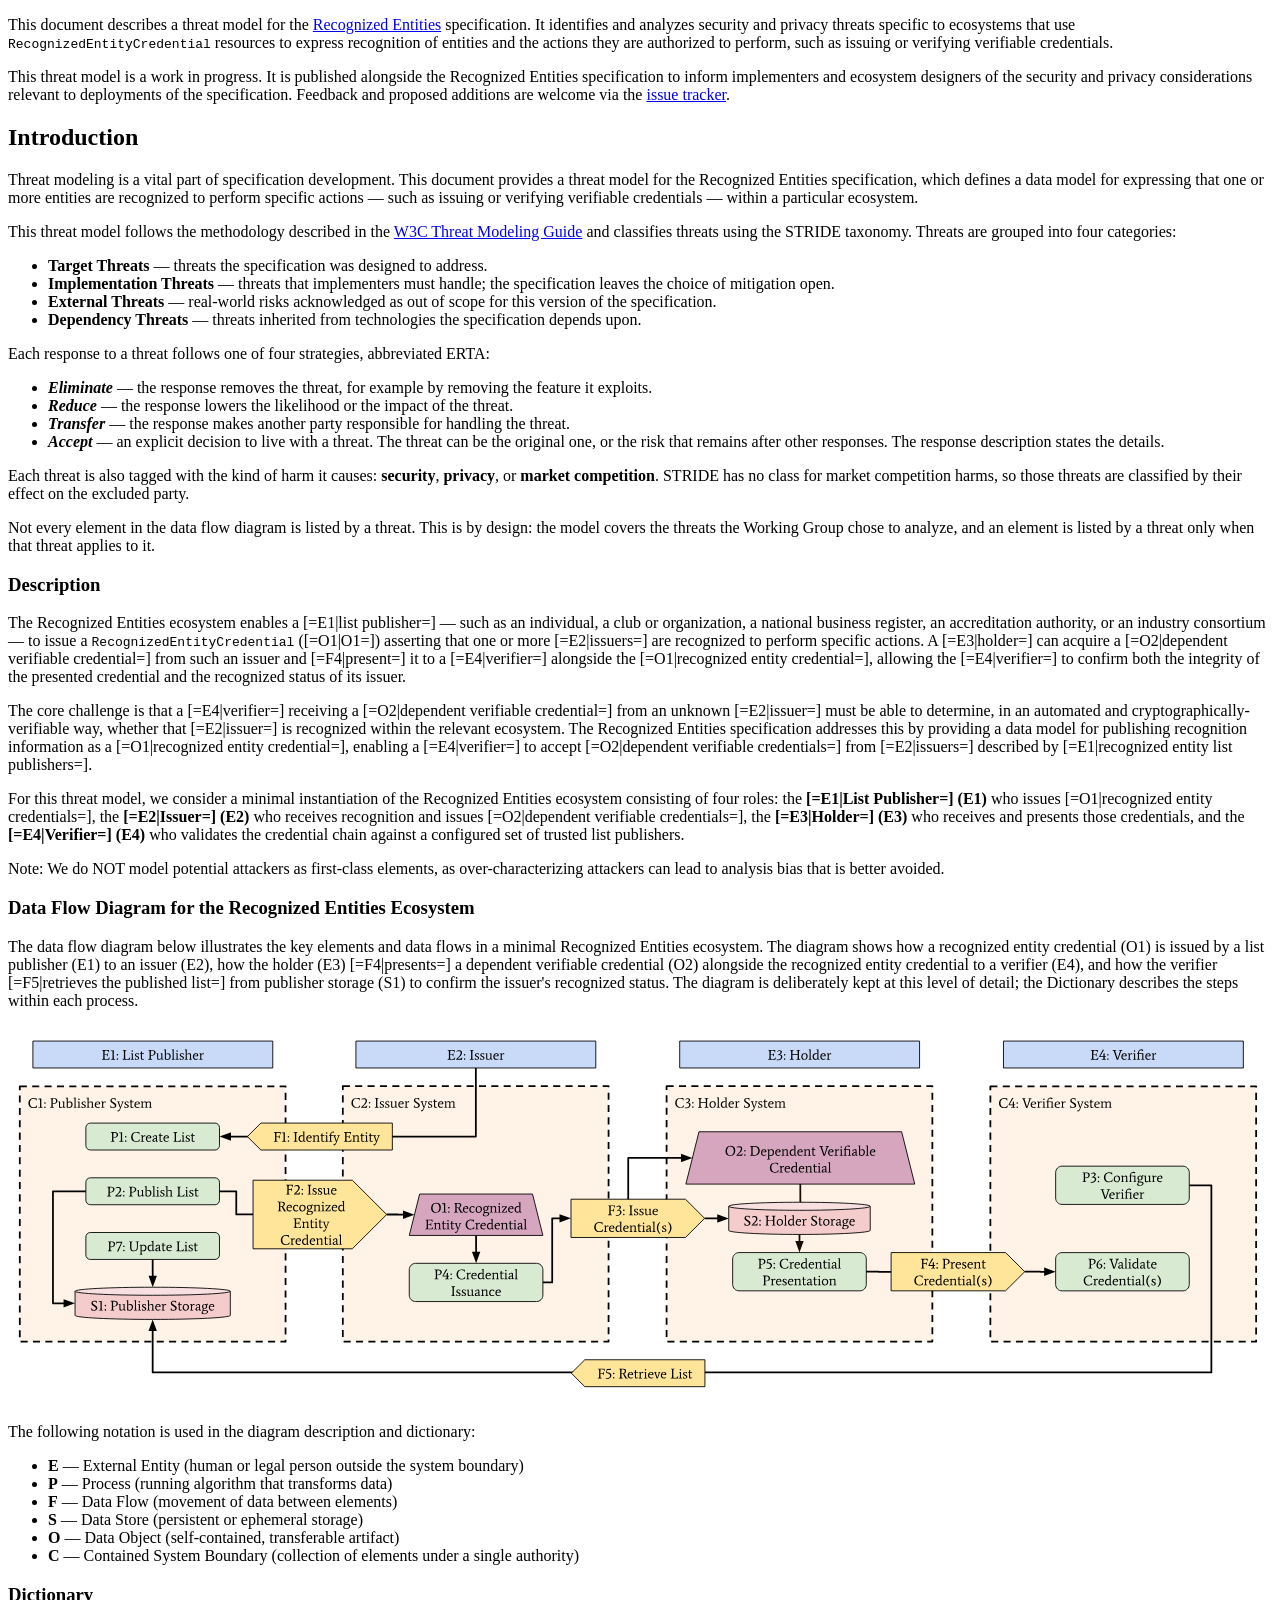
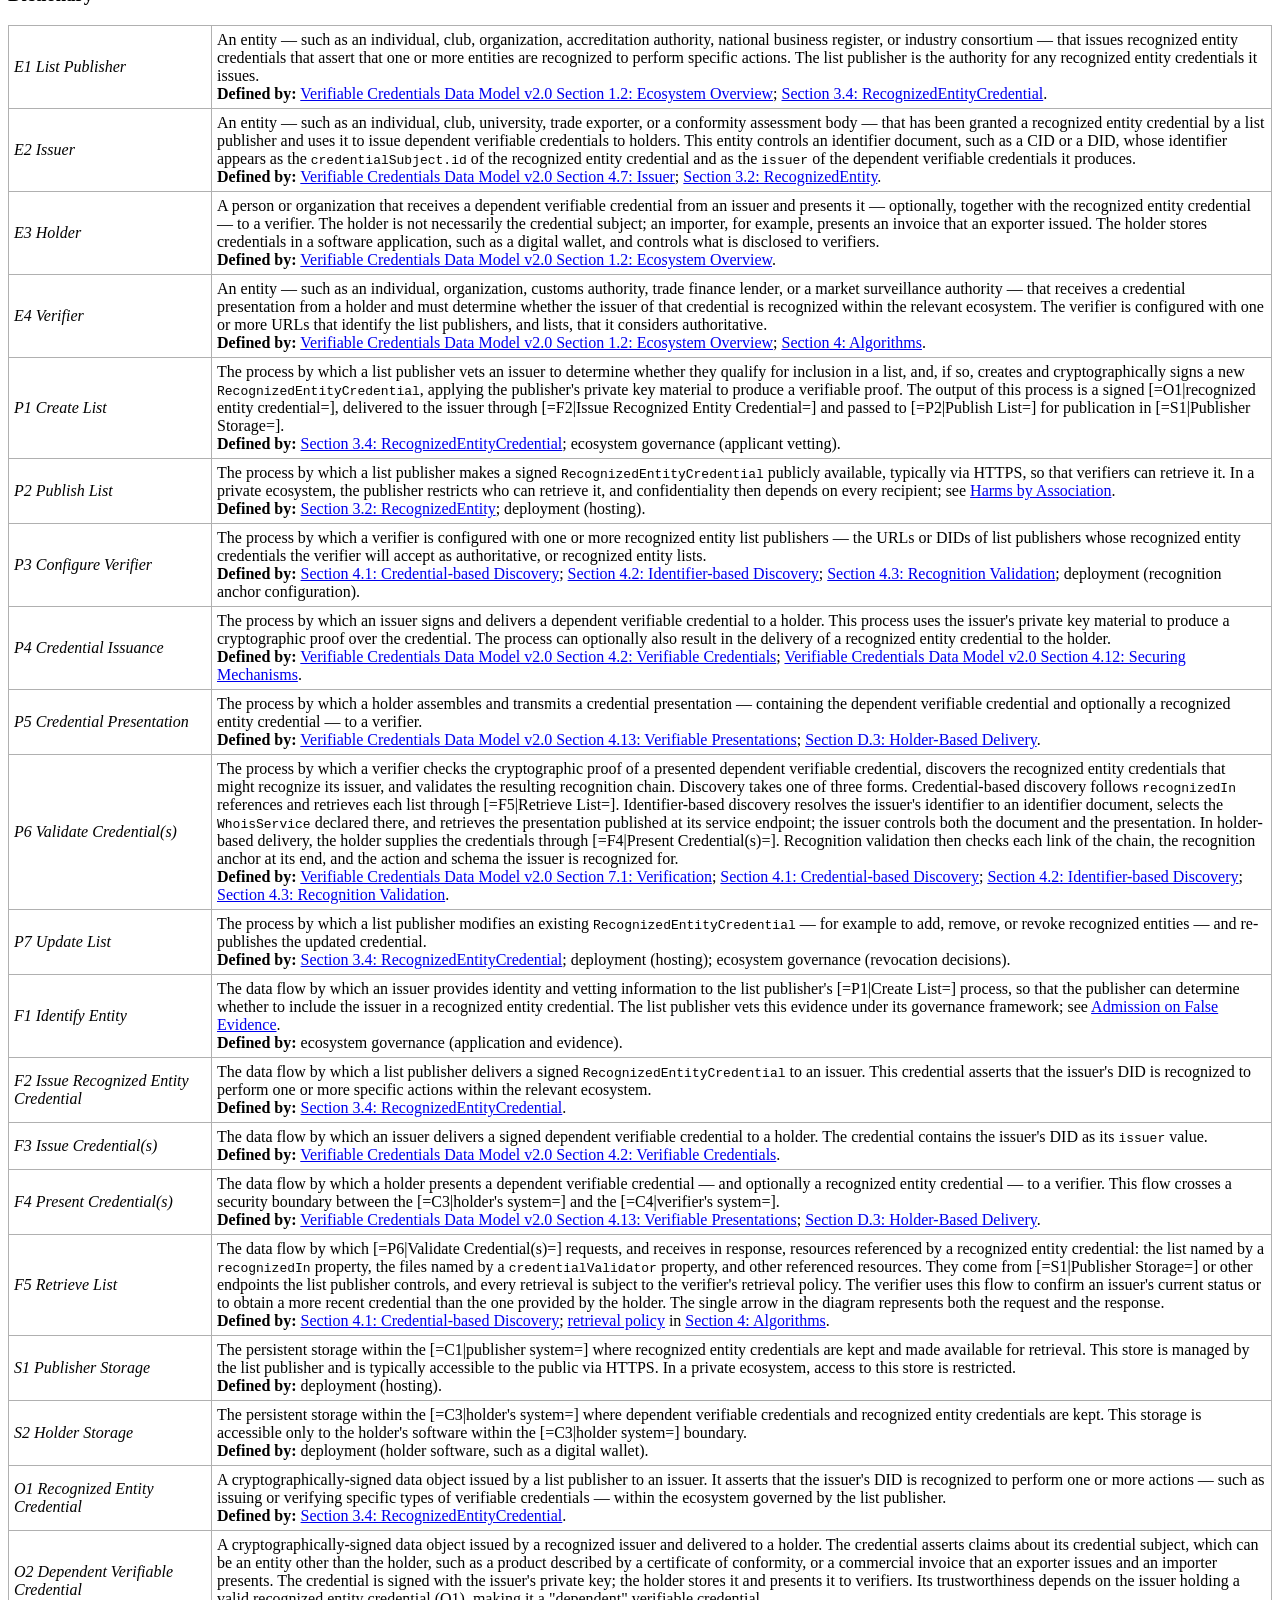
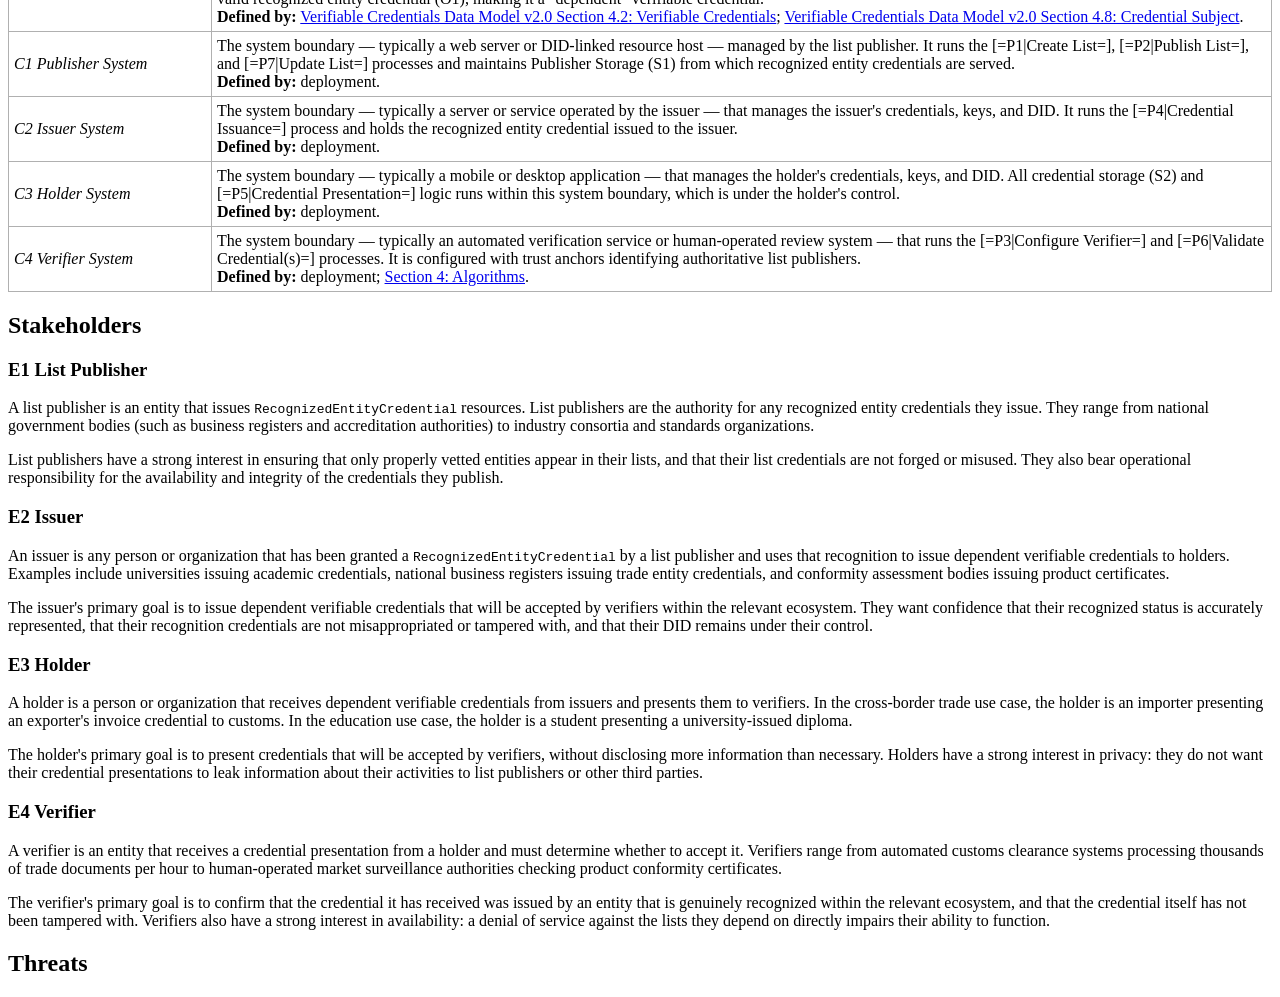
==== commit 89d22f9b: "Replace trust anchor with recognition anchor." ====
--- a/threat-model/index.html
+++ b/threat-model/index.html
@@ -332,7 +332,7 @@
 credentials the verifier will accept as authoritative, or recognized entity
 lists.
 <br>
-<strong>Defined by:</strong> <a href="https://www.w3.org/TR/vc-recognized-entities-1.0/#credential-based-discovery">Section 4.1: Credential-based Discovery</a>; <a href="https://www.w3.org/TR/vc-recognized-entities-1.0/#identifier-based-discovery">Section 4.2: Identifier-based Discovery</a>; <a href="https://www.w3.org/TR/vc-recognized-entities-1.0/#recognition-validation">Section 4.3: Recognition Validation</a>; deployment (trust anchor configuration).
+<strong>Defined by:</strong> <a href="https://www.w3.org/TR/vc-recognized-entities-1.0/#credential-based-discovery">Section 4.1: Credential-based Discovery</a>; <a href="https://www.w3.org/TR/vc-recognized-entities-1.0/#identifier-based-discovery">Section 4.2: Identifier-based Discovery</a>; <a href="https://www.w3.org/TR/vc-recognized-entities-1.0/#recognition-validation">Section 4.3: Recognition Validation</a>; deployment (recognition anchor configuration).
             </td>
           </tr>
           <tr>
@@ -379,7 +379,7 @@
 endpoint; the issuer controls both the document and the presentation. In
 holder-based delivery, the holder supplies the credentials through
 [=F4|Present Credential(s)=]. Recognition validation then checks each link of
-the chain, the trust anchor at its end, and the action and schema the issuer
+the chain, the recognition anchor at its end, and the action and schema the issuer
 is recognized for.
 <br>
 <strong>Defined by:</strong> <a href="https://www.w3.org/TR/vc-data-model-2.0/#verification">Verifiable Credentials Data Model v2.0 Section 7.1: Verification</a>; <a href="https://www.w3.org/TR/vc-recognized-entities-1.0/#credential-based-discovery">Section 4.1: Credential-based Discovery</a>; <a href="https://www.w3.org/TR/vc-recognized-entities-1.0/#identifier-based-discovery">Section 4.2: Identifier-based Discovery</a>; <a href="https://www.w3.org/TR/vc-recognized-entities-1.0/#recognition-validation">Section 4.3: Recognition Validation</a>.
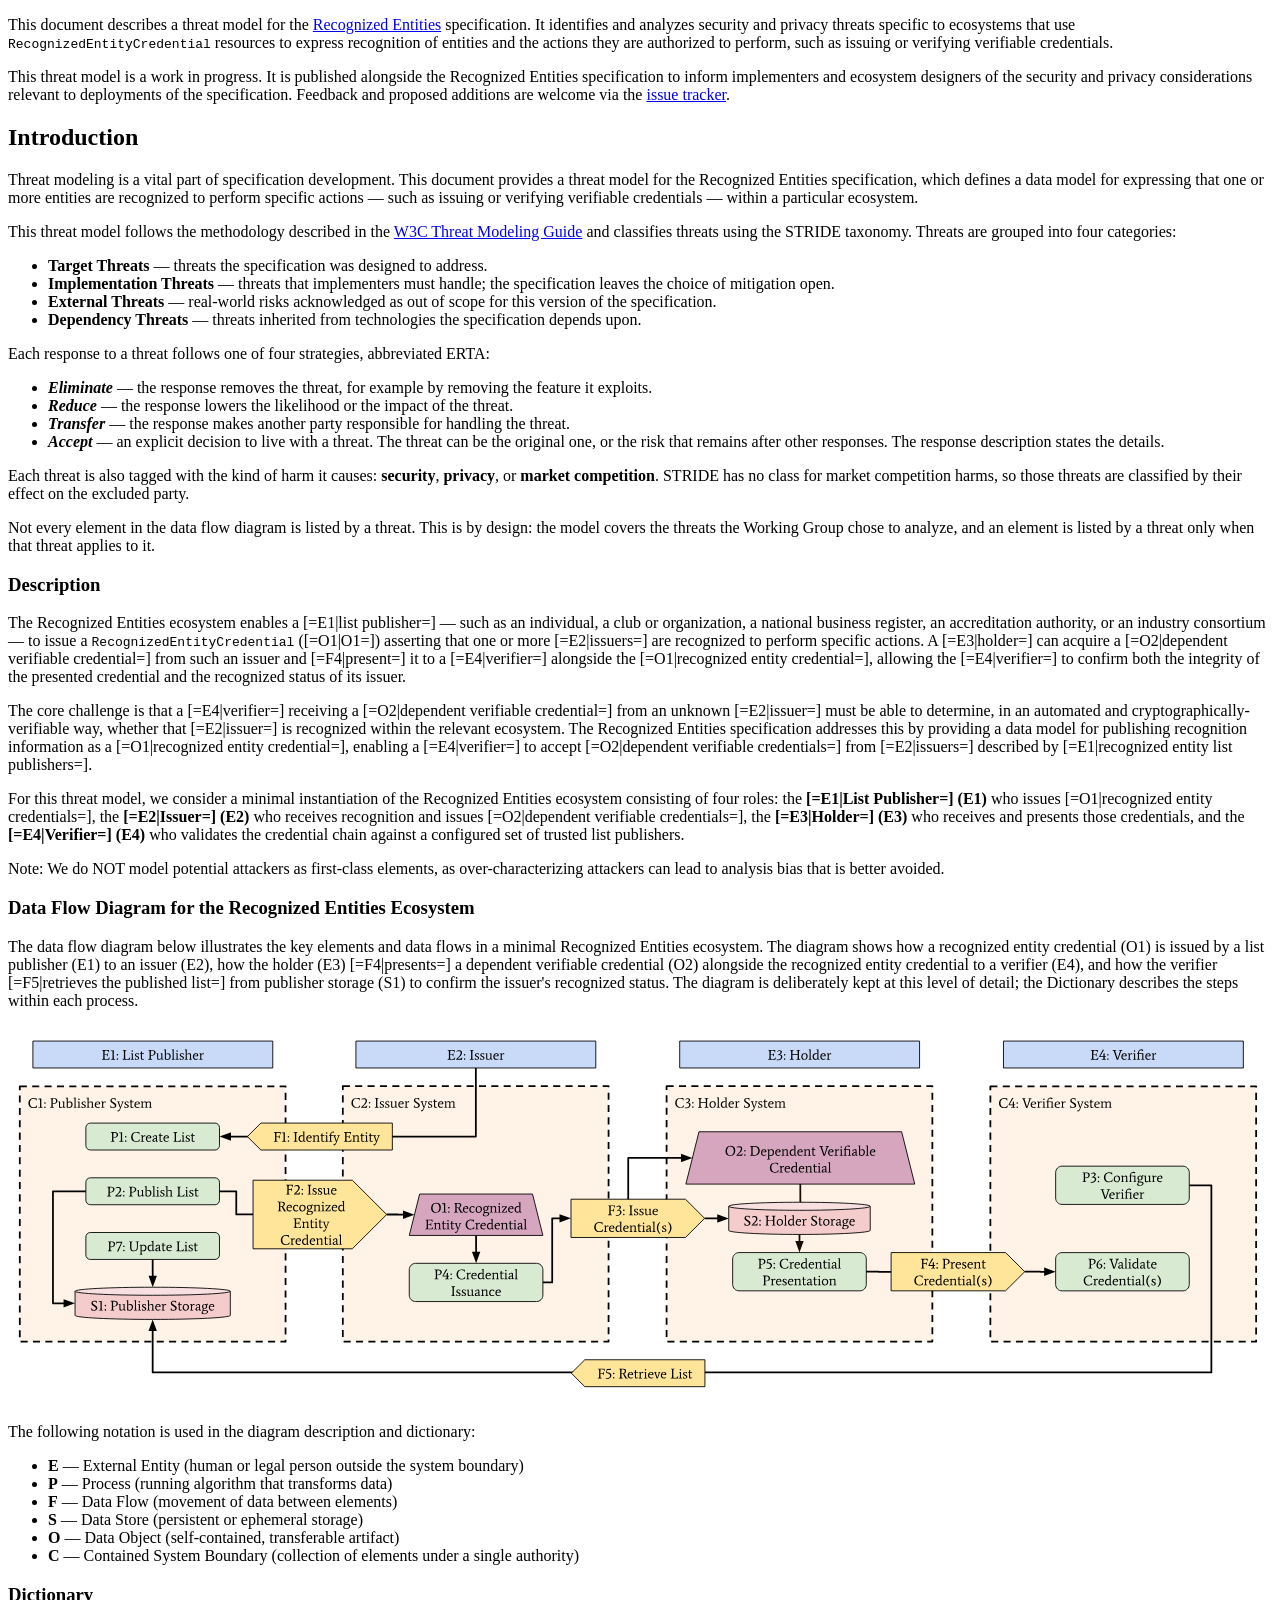
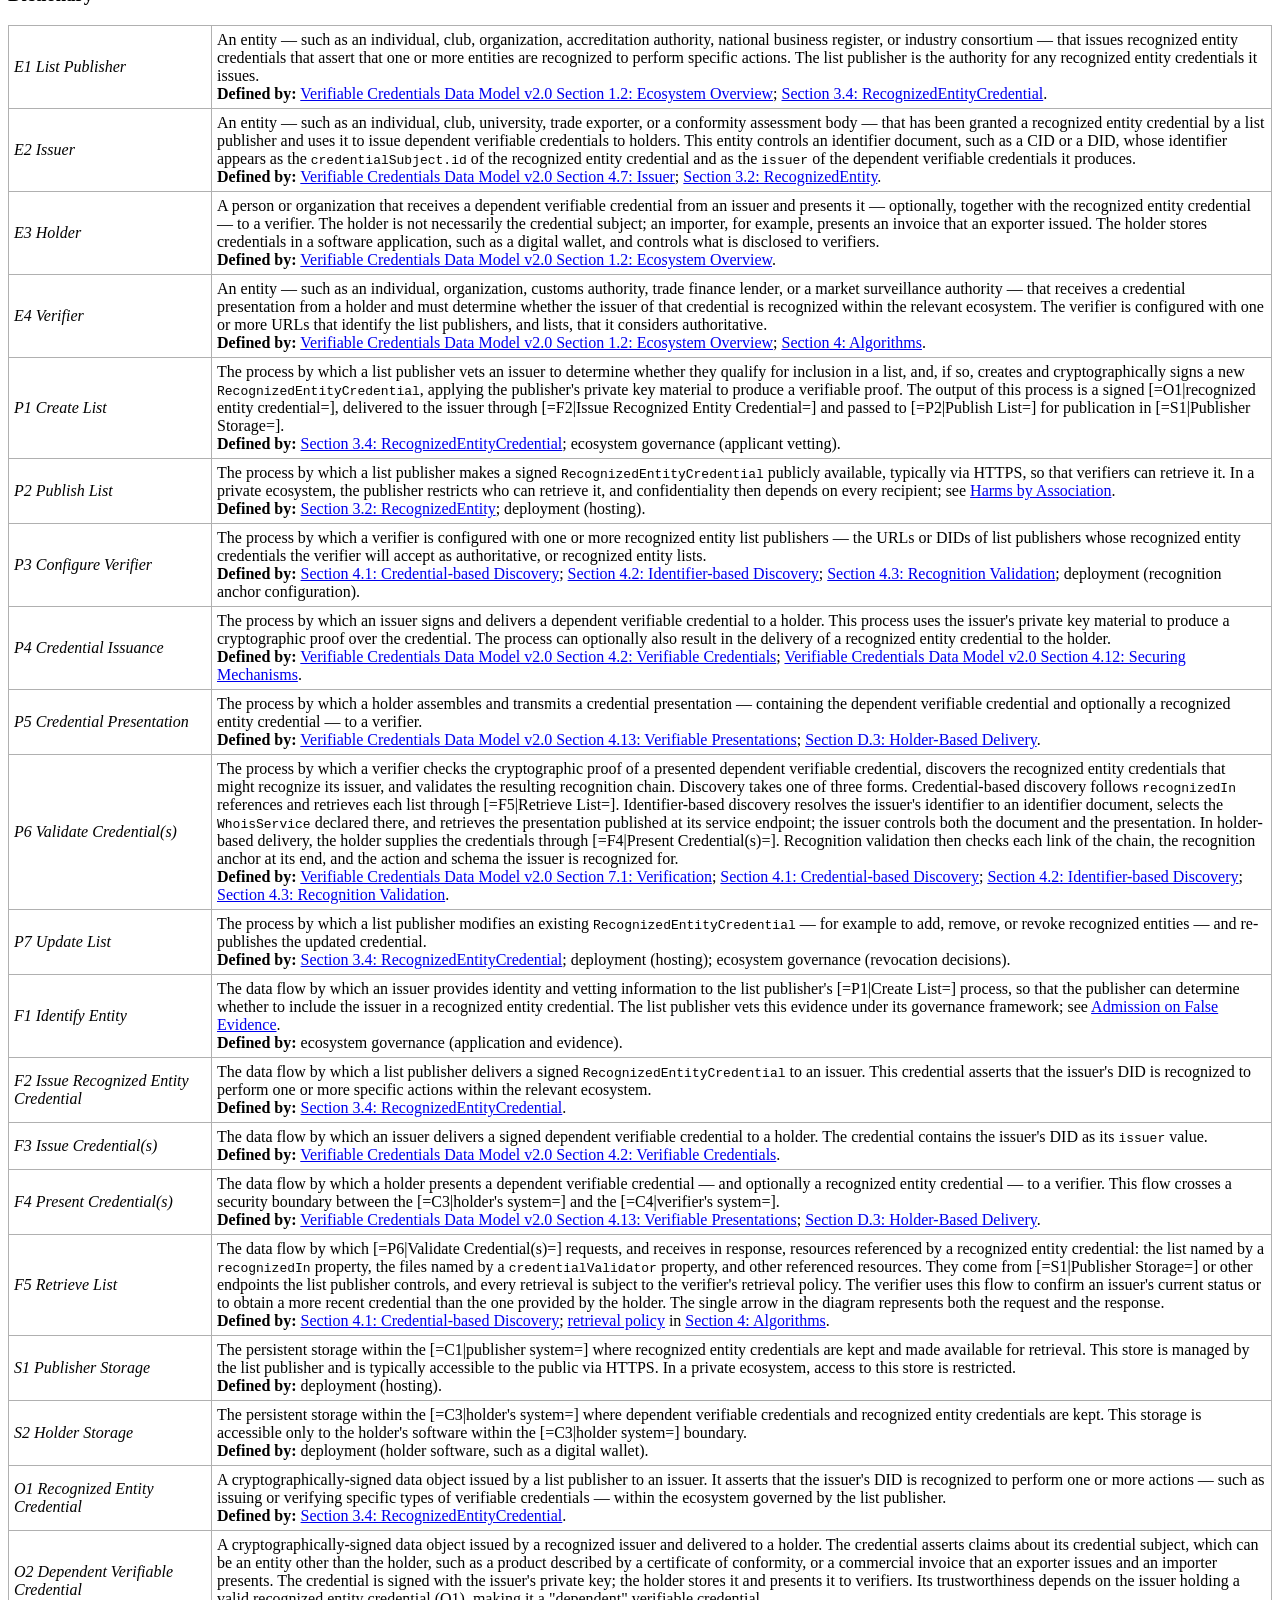
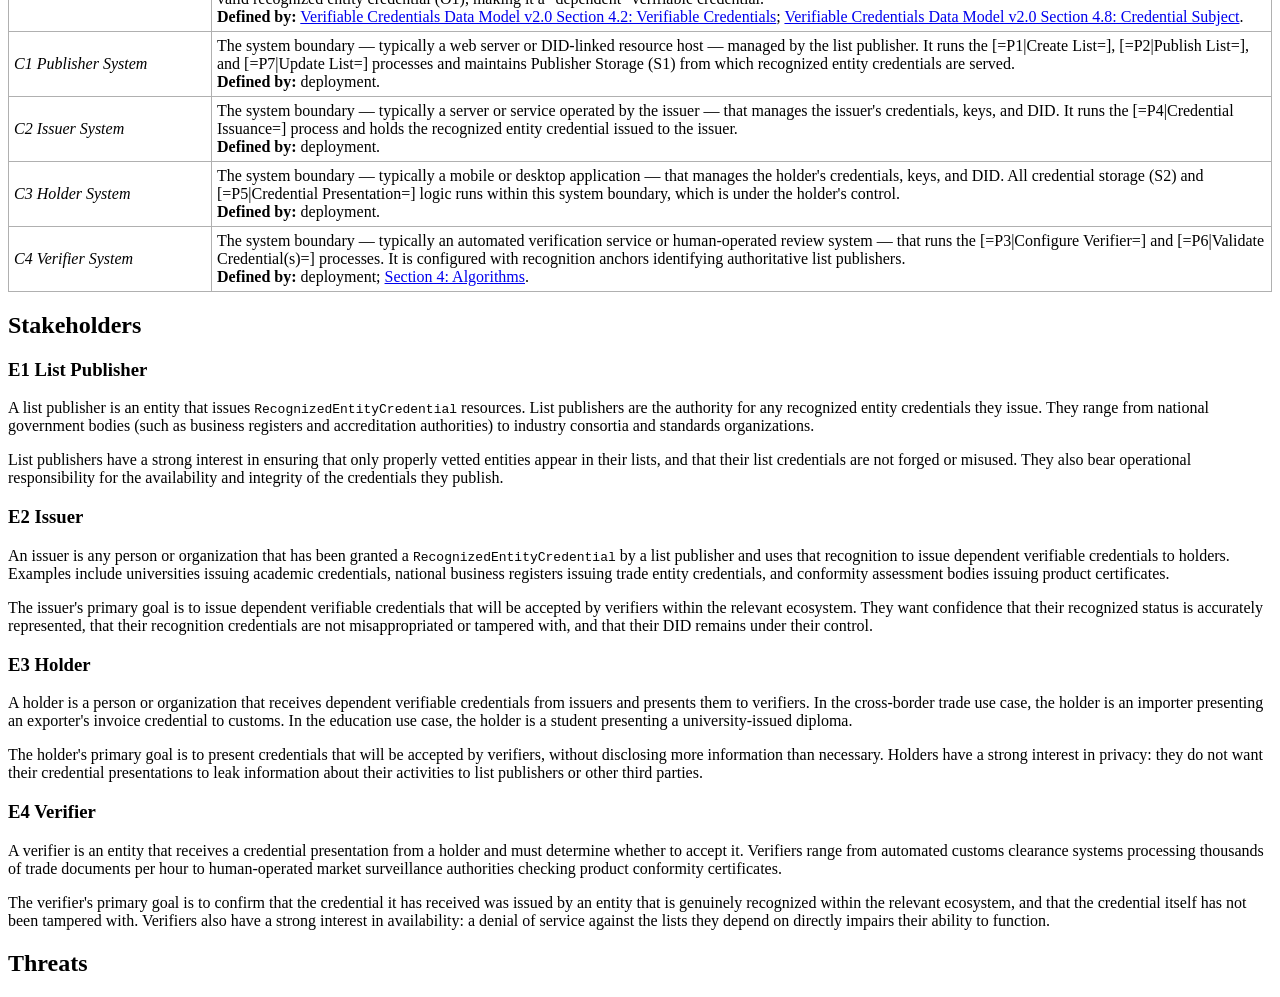
==== commit d62c833f: "Replace line-wrapped trust anchors with recognition anchors." ====
--- a/threat-model/index.html
+++ b/threat-model/index.html
@@ -579,7 +579,7 @@
             <td>
 The system boundary — typically an automated verification service or
 human-operated review system — that runs the [=P3|Configure Verifier=] and
-[=P6|Validate Credential(s)=] processes. It is configured with trust
+[=P6|Validate Credential(s)=] processes. It is configured with recognition
 anchors identifying authoritative list publishers.
 <br>
 <strong>Defined by:</strong> deployment; <a href="https://www.w3.org/TR/vc-recognized-entities-1.0/#algorithms">Section 4: Algorithms</a>.
